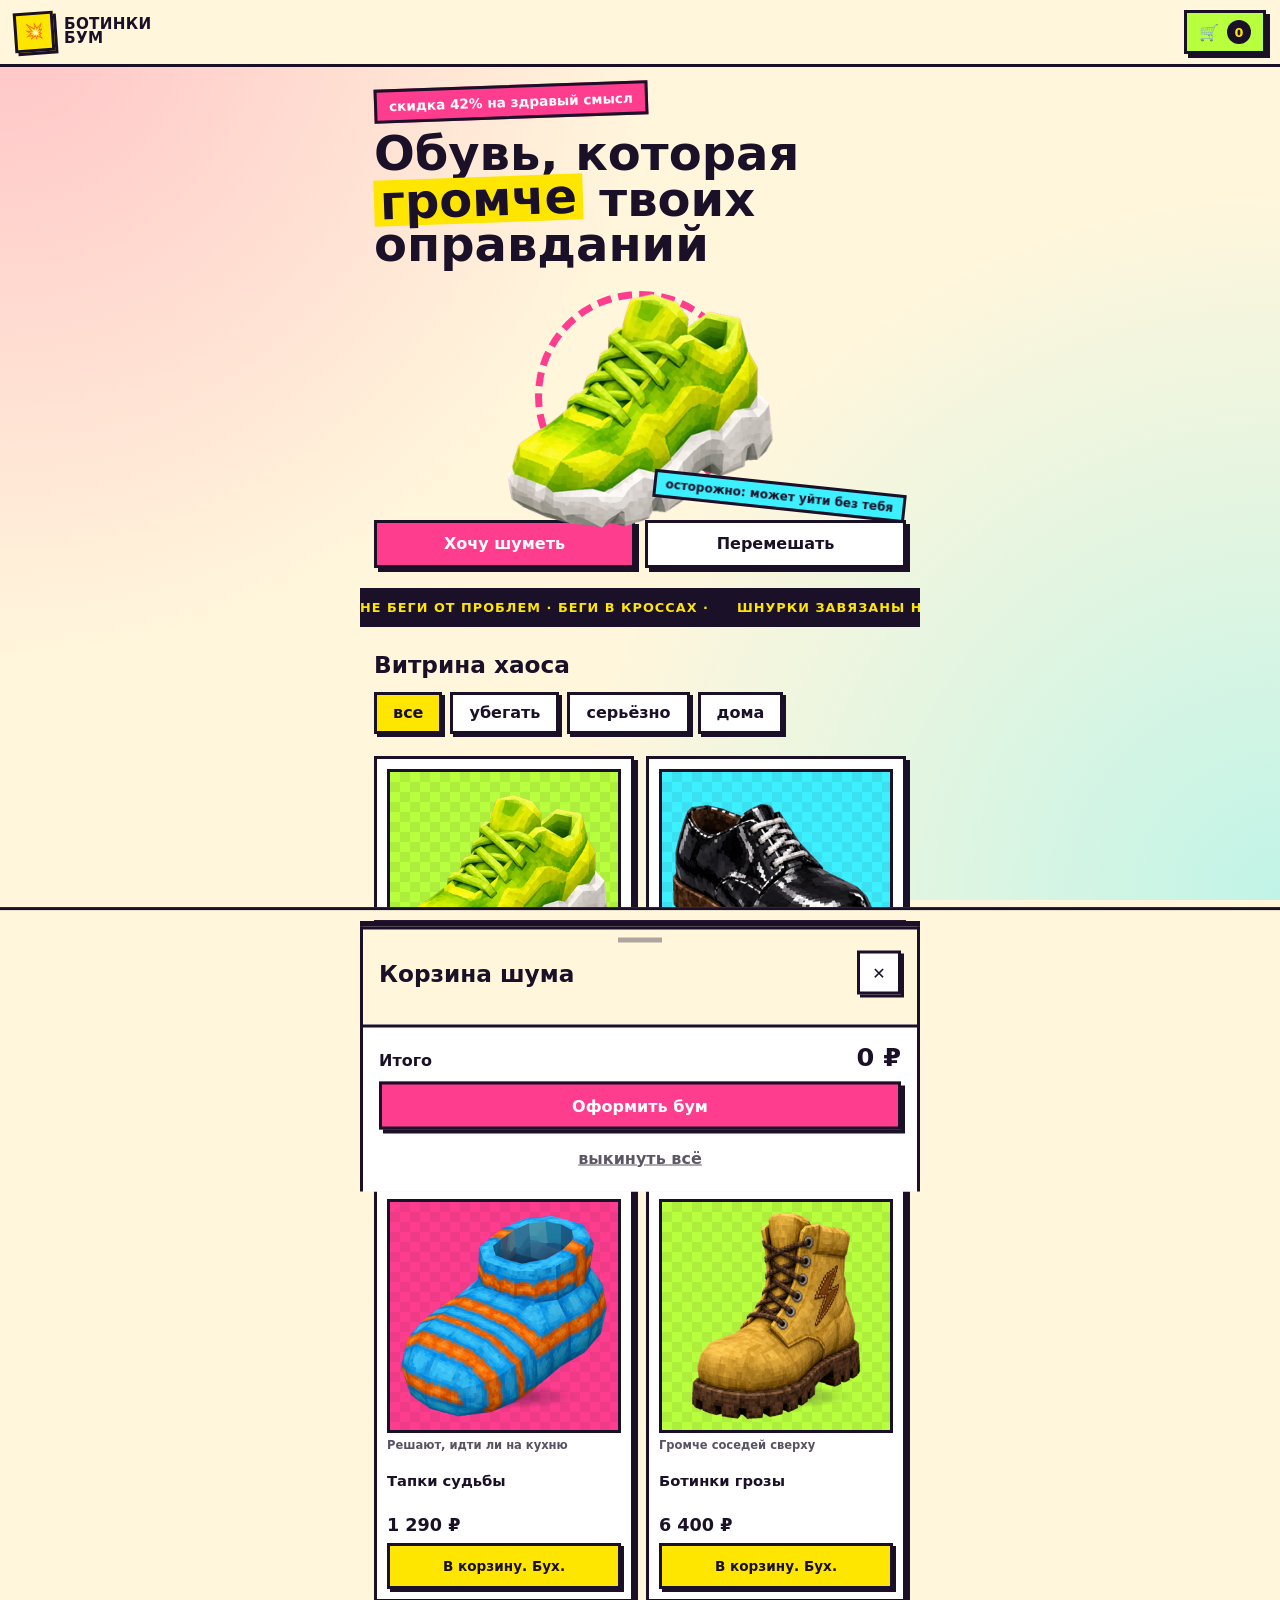
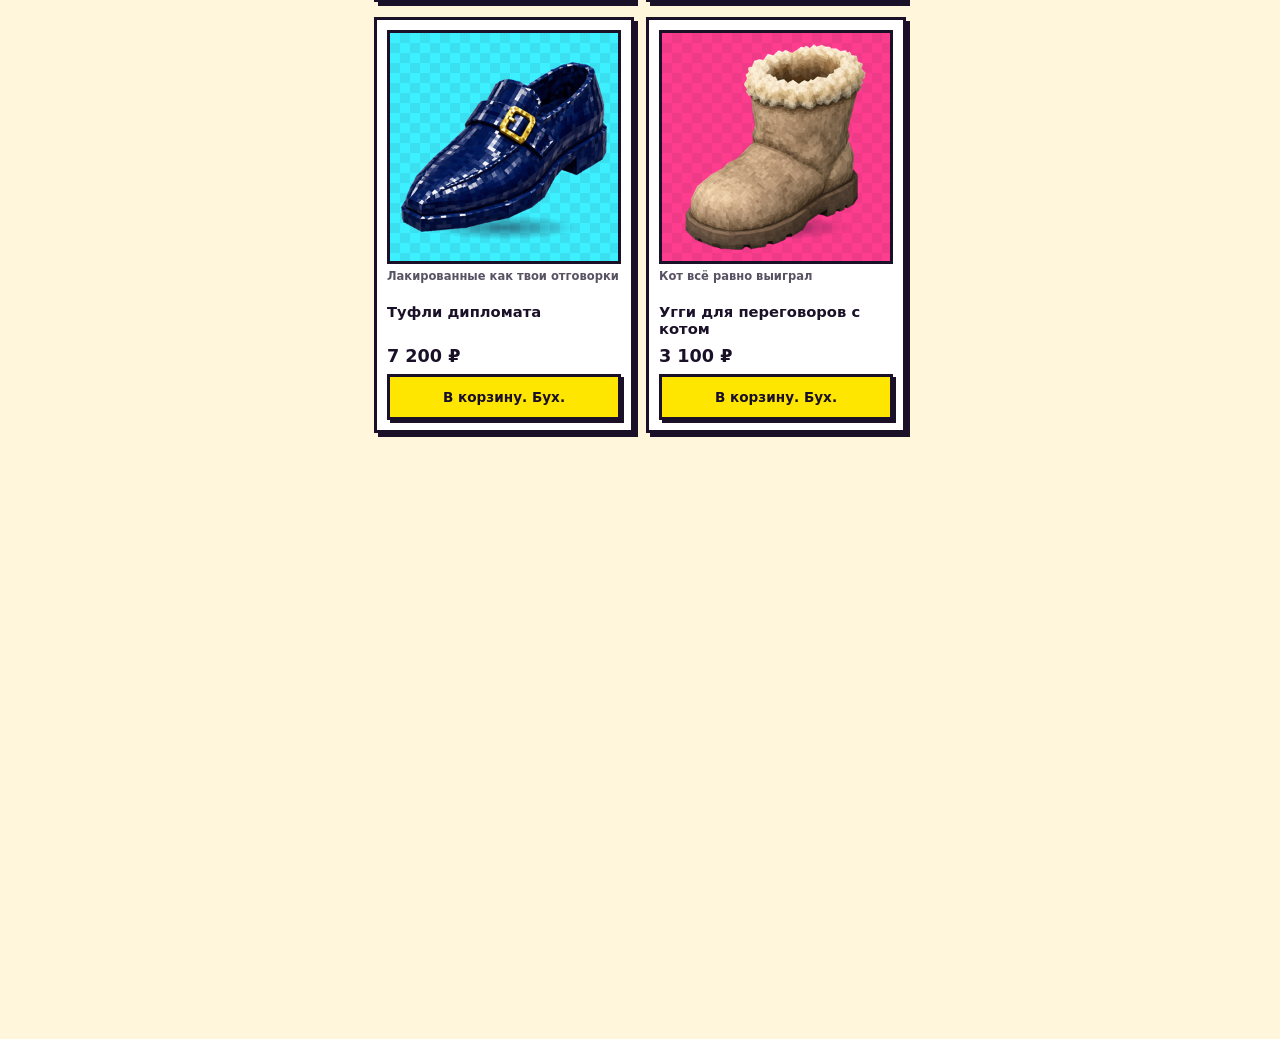
==== tg/index.html @ 1b89f75c "Botinki Boom: shoe store UI + Telegram Mini App Co-authored-by: Cursor <cursoragent@cursor.com>" ====
<!DOCTYPE html>
<html lang="ru">
<head>
  <meta charset="UTF-8" />
  <meta name="viewport" content="width=device-width, initial-scale=1, maximum-scale=1, user-scalable=no, viewport-fit=cover" />
  <meta name="theme-color" content="#fff6dc" />
  <title>Ботинки Бум</title>
  <script src="https://telegram.org/js/telegram-web-app.js"></script>
  <link rel="stylesheet" href="styles.css" />
</head>
<body>
  <header class="top">
    <a class="logo" href="#top">
      <span class="logo-mark">💥</span>
      <span class="logo-text">БОТИНКИ<br />БУМ</span>
    </a>
    <button class="cart-pill" id="cartBtn" type="button" aria-label="Открыть корзину">
      <span class="cart-ico">🛒</span>
      <span class="cart-count" id="cartCount">0</span>
    </button>
  </header>

  <main class="app" id="top">
    <section class="hero">
      <p class="sticker" id="greet">скидка 42% на здравый смысл</p>
      <h1>Обувь, которая <em>громче</em> твоих оправданий</h1>
      <div class="hero-stage">
        <div class="ring"></div>
        <img class="hero-shoe" src="assets/shoe-1.png" width="320" height="320" alt="Кроссовок" fetchpriority="high" draggable="false" />
        <span class="hero-note">осторожно: может уйти без тебя</span>
      </div>
      <div class="hero-actions">
        <a class="btn boom" href="#catalog">Хочу шуметь</a>
        <button class="btn" id="shuffleBtn" type="button">Перемешать</button>
      </div>
    </section>

    <div class="ticker" aria-hidden="true">
      <div class="ticker-track">
        <span>не беги от проблем · беги в кроссах ·</span>
        <span>шнурки завязаны на совесть ·</span>
        <span>размер «ну почти» ·</span>
        <span>гарантия: пока не надоест ·</span>
        <span>не беги от проблем · беги в кроссах ·</span>
        <span>шнурки завязаны на совесть ·</span>
        <span>размер «ну почти» ·</span>
        <span>гарантия: пока не надоест ·</span>
      </div>
    </div>

    <section class="catalog" id="catalog">
      <h2>Витрина хаоса</h2>
      <div class="filters" id="filters">
        <button class="chip on" data-filter="all" type="button">все</button>
        <button class="chip" data-filter="run" type="button">убегать</button>
        <button class="chip" data-filter="formal" type="button">серьёзно</button>
        <button class="chip" data-filter="home" type="button">дома</button>
      </div>
      <div class="grid" id="grid"></div>
    </section>

    <section class="hits">
      <h2>Хиты и антихиты</h2>
      <div class="hits-row">
        <div class="hit">
          <h3>Хит недели</h3>
          <p>Тапки «Я ещё 5 минут». Покупатель плачет, но не снимает.</p>
        </div>
        <div class="hit hit-y">
          <h3>Антихит</h3>
          <p>Лапти из Wi-Fi. Ловят сеть хуже, чем твои родственники намёки.</p>
        </div>
        <div class="hit">
          <h3>Секрет</h3>
          <p>Левая и правая иногда меняются местами. Это фича характера.</p>
        </div>
      </div>
    </section>

    <section class="faq">
      <h2>Частые крики</h2>
      <details>
        <summary>Это вообще обувь?</summary>
        <p>Юридически — да. Эмоционально — цирк. Функционально — ты дойдёшь.</p>
      </details>
      <details>
        <summary>Можно вернуть?</summary>
        <p>Можно. Но ботинок будет помнить. И судить.</p>
      </details>
      <details>
        <summary>Есть доставка?</summary>
        <p>Пока только глазами. Кнопка «в корзину» чисто для кайфа.</p>
      </details>
    </section>

    <footer>
      <p>© 2026 Ботинки Бум. Никаких серверов, только вайб.</p>
    </footer>
  </main>

  <!-- запасная нижняя кнопка, когда открыто не в Telegram -->
  <div class="dock" id="dock">
    <button class="btn boom dock-btn" id="dockBtn" type="button">Корзина</button>
  </div>

  <div class="overlay" id="overlay"></div>
  <section class="sheet" id="sheet" aria-hidden="true" aria-label="Корзина">
    <div class="sheet-grip"></div>
    <div class="sheet-head">
      <h2>Корзина шума</h2>
      <button class="sheet-close" id="sheetClose" type="button" aria-label="Закрыть">✕</button>
    </div>
    <div class="sheet-items" id="sheetItems"></div>
    <div class="sheet-foot">
      <div class="sheet-total"><span>Итого</span><strong id="sheetTotal">0 ₽</strong></div>
      <button class="btn boom sheet-checkout" id="checkoutBtn" type="button">Оформить бум</button>
      <button class="sheet-clear" id="clearBtn" type="button">выкинуть всё</button>
    </div>
  </section>

  <div class="toast" id="toast" role="status"></div>
  <script src="app.js"></script>
</body>
</html>
---- tg/styles.css ----
:root {
  --ink: #1a1028;
  --paper: #fff6dc;
  --pink: #ff3d8f;
  --yellow: #ffe600;
  --lime: #b8ff3d;
  --cyan: #3df0ff;
  --shadow: 4px 4px 0 var(--ink);
  --safe-top: calc(env(safe-area-inset-top, 0px) + var(--tg-content-safe-area-inset-top, 0px));
  --safe-bottom: env(safe-area-inset-bottom, 0px);
}

* {
  box-sizing: border-box;
  -webkit-tap-highlight-color: transparent;
}
html {
  scroll-behavior: smooth;
  -webkit-text-size-adjust: 100%;
}

body {
  margin: 0;
  min-height: 100vh;
  font-family: system-ui, -apple-system, "Segoe UI", Roboto, "Helvetica Neue", sans-serif;
  color: var(--ink);
  /* статичный фон вместо блюра: ноль нагрузки на GPU */
  background:
    radial-gradient(circle at 0% 0%, rgba(255, 61, 143, .28), transparent 42%),
    radial-gradient(circle at 100% 100%, rgba(61, 240, 255, .32), transparent 45%),
    var(--paper);
  background-attachment: fixed;
  overflow-x: hidden;
  -webkit-user-select: none;
  user-select: none;
  touch-action: manipulation;
}
body.lock { overflow: hidden; }

img { display: block; -webkit-user-drag: none; }
button { font: inherit; color: inherit; touch-action: manipulation; }
a { color: inherit; }
h1, h2, h3, p { margin: 0; }

/* ---------- шапка ---------- */
.top {
  position: sticky;
  top: 0;
  z-index: 10;
  display: flex;
  align-items: center;
  justify-content: space-between;
  padding: calc(var(--safe-top) + 10px) 14px 10px;
  background: var(--paper);
  border-bottom: 3px solid var(--ink);
}
.logo {
  display: flex;
  align-items: center;
  gap: 10px;
  text-decoration: none;
  font-weight: 900;
  line-height: .9;
  letter-spacing: .02em;
  font-size: .95rem;
}
.logo-mark {
  display: grid;
  place-items: center;
  width: 40px;
  height: 40px;
  background: var(--yellow);
  border: 3px solid var(--ink);
  box-shadow: 3px 3px 0 var(--ink);
  transform: rotate(-4deg);
}

.cart-pill {
  position: relative;
  display: flex;
  align-items: center;
  gap: 8px;
  min-height: 44px;
  padding: 6px 12px;
  border: 3px solid var(--ink);
  background: var(--lime);
  box-shadow: var(--shadow);
  font-weight: 900;
  transition: transform .12s ease;
}
.cart-pill:active { transform: translate(3px, 3px); }
.cart-count {
  min-width: 24px;
  height: 24px;
  padding: 0 4px;
  border-radius: 999px;
  display: grid;
  place-items: center;
  background: var(--ink);
  color: var(--yellow);
  font-size: .8rem;
}
.cart-count.pop { animation: pop .3s ease-out; }

/* ---------- каркас ---------- */
.app {
  max-width: 560px;
  margin: 0 auto;
  padding-bottom: calc(110px + var(--safe-bottom));
}
section { padding: 0 14px; }
h2 { font-size: 1.45rem; font-weight: 900; margin-bottom: 12px; }

.btn {
  display: inline-grid;
  place-items: center;
  min-height: 48px;
  padding: 10px 18px;
  border: 3px solid var(--ink);
  background: #fff;
  box-shadow: var(--shadow);
  font-weight: 900;
  text-decoration: none;
  transition: transform .12s ease;
}
.btn:active { transform: translate(3px, 3px); }
.btn.boom { background: var(--pink); color: #fff; }

/* ---------- hero ---------- */
.hero { padding-top: 18px; padding-bottom: 20px; }
.sticker {
  display: inline-block;
  padding: 6px 12px;
  margin-bottom: 12px;
  background: var(--pink);
  color: #fff;
  font-weight: 800;
  font-size: .85rem;
  border: 3px solid var(--ink);
  transform: rotate(-2deg);
}
h1 {
  font-size: clamp(2rem, 9.5vw, 3rem);
  line-height: .95;
  font-weight: 900;
}
h1 em {
  font-style: normal;
  display: inline-block;
  padding: 0 .12em;
  background: var(--yellow);
  transform: rotate(-2deg);
}

.hero-stage {
  position: relative;
  display: grid;
  place-items: center;
  height: 240px;
  margin: 8px 0 4px;
}
.ring {
  position: absolute;
  width: 210px;
  height: 210px;
  border: 7px dashed var(--pink);
  border-radius: 50%;
  animation: spin 22s linear infinite;
  will-change: transform;
}
.hero-shoe {
  position: relative;
  width: min(72vw, 270px);
  height: auto;
  animation: float 3.4s ease-in-out infinite;
  will-change: transform;
}
.hero-note {
  position: absolute;
  right: 0;
  bottom: 6px;
  padding: 4px 9px;
  background: var(--cyan);
  border: 3px solid var(--ink);
  font-weight: 800;
  font-size: .75rem;
  transform: rotate(6deg);
}
.hero-actions { display: flex; gap: 10px; flex-wrap: wrap; }
.hero-actions .btn { flex: 1 1 140px; }

/* ---------- бегущая строка ---------- */
.ticker {
  overflow: hidden;
  background: var(--ink);
  color: var(--yellow);
  border-block: 3px solid var(--ink);
  font-weight: 900;
  font-size: .8rem;
  letter-spacing: .08em;
  text-transform: uppercase;
}
.ticker-track {
  display: flex;
  gap: 28px;
  width: max-content;
  padding: 9px 0;
  animation: marquee 22s linear infinite;
  will-change: transform;
}
.ticker-track span { white-space: nowrap; }

/* ---------- каталог ---------- */
.catalog { padding-top: 24px; scroll-margin-top: 70px; }

.filters {
  display: flex;
  gap: 8px;
  margin: 0 -14px 14px;
  padding: 2px 14px 8px;
  overflow-x: auto;
  scrollbar-width: none;
  -webkit-overflow-scrolling: touch;
}
.filters::-webkit-scrollbar { display: none; }
.chip {
  flex: none;
  min-height: 42px;
  padding: 8px 16px;
  border: 3px solid var(--ink);
  background: #fff;
  box-shadow: 3px 3px 0 var(--ink);
  font-weight: 900;
  transition: transform .12s ease, background-color .12s ease;
}
.chip:active { transform: translate(2px, 2px); }
.chip.on { background: var(--yellow); }

.grid {
  display: grid;
  grid-template-columns: repeat(2, minmax(0, 1fr));
  gap: 14px 12px;
}
.card {
  display: grid;
  gap: 6px;
  align-content: start;
  padding: 10px;
  background: #fff;
  border: 3px solid var(--ink);
  box-shadow: var(--shadow);
  contain: layout paint;
  animation: rise .4s ease-out backwards;
}
.card.hide { display: none; }

.art {
  position: relative;
  display: grid;
  place-items: center;
  aspect-ratio: 1 / 1;
  overflow: hidden;
  border: 3px solid var(--ink);
  background:
    repeating-conic-gradient(rgba(26, 16, 40, .07) 0% 25%, transparent 0% 50%) 0 0 / 20px 20px,
    var(--lime);
}
.card:nth-child(3n + 2) .art { background-color: var(--cyan); }
.card:nth-child(3n) .art { background-color: var(--pink); }
/* тень под ботинком — градиент, а не filter: дёшево для GPU */
.art::after {
  content: "";
  position: absolute;
  left: 18%;
  right: 18%;
  bottom: 9%;
  height: 11%;
  background: radial-gradient(closest-side, rgba(26, 16, 40, .5), transparent);
}
.art img {
  position: relative;
  z-index: 1;
  width: 92%;
  height: 92%;
  object-fit: contain;
}
/* дёрганая PS1-анимация только у карточек, которые сейчас на экране */
.card.live .art img {
  animation: ps1 2.4s steps(6, end) infinite;
  will-change: transform;
}

.joke {
  min-height: 2.4em;
  font-size: .72rem;
  font-weight: 700;
  line-height: 1.2;
  opacity: .72;
}
.card h3 {
  min-height: 2.5em;
  font-size: .92rem;
  font-weight: 900;
  line-height: 1.15;
}
.price { font-size: 1.1rem; font-weight: 900; }

.ctl { display: flex; align-items: stretch; margin-top: 2px; }
.ctl button {
  min-height: 46px;
  border: 3px solid var(--ink);
  background: var(--yellow);
  font-weight: 900;
  transition: transform .12s ease;
}
.ctl button:active { transform: scale(.94); }
.ctl .add { flex: 1; font-size: .85rem; box-shadow: 3px 3px 0 var(--ink); }
.ctl .step { width: 46px; font-size: 1.3rem; line-height: 1; }
.ctl .step + em, .ctl em + .step { margin-left: -3px; }
.ctl em {
  flex: 1;
  display: grid;
  place-items: center;
  border-block: 3px solid var(--ink);
  background: #fff;
  font-style: normal;
  font-weight: 900;
}

/* ---------- хиты ---------- */
.hits, .faq, footer {
  content-visibility: auto;
  contain-intrinsic-size: auto 200px;
}
.hits { padding-top: 30px; }
.hits-row {
  display: flex;
  gap: 12px;
  margin: 0 -14px;
  padding: 2px 14px 10px;
  overflow-x: auto;
  scroll-snap-type: x mandatory;
  scrollbar-width: none;
  -webkit-overflow-scrolling: touch;
}
.hits-row::-webkit-scrollbar { display: none; }
.hit {
  flex: none;
  width: 72%;
  max-width: 260px;
  padding: 14px;
  background: #fff;
  border: 3px solid var(--ink);
  box-shadow: var(--shadow);
  scroll-snap-align: start;
}
.hit-y { background: var(--yellow); }
.hit h3 { margin-bottom: 6px; font-weight: 900; }
.hit p { font-size: .9rem; line-height: 1.3; }

.faq { padding-top: 26px; }
details {
  margin-bottom: 10px;
  padding: 12px 14px;
  background: #fff;
  border: 3px solid var(--ink);
  box-shadow: 3px 3px 0 var(--ink);
}
summary { font-weight: 900; min-height: 24px; }
details p { margin-top: 8px; font-size: .92rem; line-height: 1.35; }

footer {
  margin: 26px 14px 0;
  font-size: .8rem;
  font-weight: 700;
  opacity: .7;
  text-align: center;
}

/* ---------- запасная нижняя кнопка (вне Telegram) ---------- */
.dock {
  position: fixed;
  left: 0;
  right: 0;
  bottom: 0;
  z-index: 15;
  padding: 10px 14px calc(10px + var(--safe-bottom));
  background: var(--paper);
  border-top: 3px solid var(--ink);
  transform: translateY(110%);
  transition: transform .3s cubic-bezier(.2, .9, .2, 1);
}
.dock.show { transform: translateY(0); }
.dock-btn { width: 100%; max-width: 532px; margin: 0 auto; display: grid; }
.in-tg .dock { display: none; }
.in-tg .sheet-checkout { display: none; }

/* ---------- корзина-шторка ---------- */
.overlay {
  position: fixed;
  inset: 0;
  z-index: 30;
  background: rgba(26, 16, 40, .55);
  opacity: 0;
  pointer-events: none;
  transition: opacity .25s ease;
}
.overlay.open { opacity: 1; pointer-events: auto; }

.sheet {
  position: fixed;
  z-index: 40;
  left: 0;
  right: 0;
  bottom: 0;
  display: flex;
  flex-direction: column;
  max-width: 560px;
  margin: 0 auto;
  max-height: calc(var(--tg-viewport-stable-height, 100dvh) * .88);
  padding: 0;
  background: var(--paper);
  border: 3px solid var(--ink);
  border-bottom: 0;
  box-shadow: 0 -6px 0 var(--ink);
  transform: translateY(110%);
  transition: transform .38s cubic-bezier(.2, .9, .2, 1);
  will-change: transform;
}
.sheet.open { transform: translateY(0); }
.sheet-grip {
  width: 44px;
  height: 5px;
  margin: 8px auto 0;
  background: var(--ink);
  opacity: .35;
}
.sheet-head {
  display: flex;
  align-items: center;
  justify-content: space-between;
  padding: 8px 16px 12px;
}
.sheet-head h2 { margin: 0; }
.sheet-close {
  width: 44px;
  height: 44px;
  border: 3px solid var(--ink);
  background: #fff;
  box-shadow: 3px 3px 0 var(--ink);
  font-weight: 900;
}
.sheet-close:active { transform: translate(2px, 2px); }

.sheet-items {
  flex: 1;
  display: grid;
  align-content: start;
  gap: 10px;
  padding: 4px 16px 14px;
  overflow-y: auto;
  overscroll-behavior: contain;
  -webkit-overflow-scrolling: touch;
}
.row {
  display: grid;
  grid-template-columns: 72px 1fr auto;
  gap: 10px;
  align-items: center;
  padding: 8px;
  background: #fff;
  border: 3px solid var(--ink);
  box-shadow: 3px 3px 0 var(--ink);
}
.thumb {
  display: grid;
  place-items: center;
  width: 72px;
  height: 72px;
  border: 3px solid var(--ink);
  background: var(--lime);
}
.row:nth-child(3n + 2) .thumb { background: var(--cyan); }
.row:nth-child(3n) .thumb { background: var(--pink); }
.thumb img { width: 92%; height: 92%; object-fit: contain; }
.info { display: grid; gap: 3px; min-width: 0; }
.info b { font-size: .85rem; line-height: 1.1; }
.info span { font-weight: 900; }
.qty { display: flex; align-items: center; gap: 4px; }
.qty button {
  width: 36px;
  height: 36px;
  border: 3px solid var(--ink);
  background: var(--yellow);
  font-weight: 900;
  line-height: 1;
}
.qty button:active { transform: scale(.9); }
.qty em { min-width: 26px; text-align: center; font-style: normal; font-weight: 900; }
.del {
  width: 40px;
  height: 40px;
  border: 0;
  background: transparent;
  font-size: 1.1rem;
}
.del:active { transform: scale(.85); }

.empty { padding: 26px 10px; text-align: center; font-weight: 800; }
.empty img { width: 130px; height: auto; margin: 0 auto 8px; }

.sheet-foot {
  display: grid;
  gap: 10px;
  padding: 14px 16px calc(16px + var(--safe-bottom));
  background: #fff;
  border-top: 3px solid var(--ink);
}
.sheet-total { display: flex; justify-content: space-between; align-items: baseline; font-weight: 800; }
.sheet-total strong { font-size: 1.6rem; }
.sheet-clear {
  min-height: 36px;
  border: 0;
  background: none;
  font-weight: 700;
  text-decoration: underline;
  opacity: .7;
}

/* ---------- тост ---------- */
.toast {
  position: fixed;
  z-index: 60;
  left: 50%;
  top: calc(var(--safe-top) + 68px);
  max-width: calc(100% - 28px);
  padding: 10px 16px;
  background: var(--pink);
  color: #fff;
  border: 3px solid var(--ink);
  box-shadow: 3px 3px 0 var(--ink);
  font-weight: 800;
  font-size: .85rem;
  text-align: center;
  pointer-events: none;
  opacity: 0;
  transform: translate(-50%, -20px);
  transition: transform .25s cubic-bezier(.2, .9, .2, 1), opacity .2s ease;
}
.toast.show { opacity: 1; transform: translate(-50%, 0); }

/* ---------- анимации (только transform / opacity) ---------- */
@keyframes float {
  0%, 100% { transform: translateY(0) rotate(-5deg); }
  50% { transform: translateY(-12px) rotate(4deg); }
}
@keyframes spin { to { transform: rotate(360deg); } }
@keyframes marquee { to { transform: translateX(-50%); } }
@keyframes rise {
  from { opacity: 0; transform: translateY(14px); }
  to { opacity: 1; transform: none; }
}
@keyframes pop {
  40% { transform: scale(1.35); }
}
@keyframes ps1 {
  0%   { transform: translate(0, 0) rotate(0deg); }
  25%  { transform: translate(2px, -4px) rotate(2deg); }
  50%  { transform: translate(0, -6px) rotate(0deg); }
  75%  { transform: translate(-2px, -3px) rotate(-2deg); }
  100% { transform: translate(0, 0) rotate(0deg); }
}

@media (prefers-reduced-motion: reduce) {
  *, *::before, *::after {
    animation-duration: .01ms !important;
    animation-iteration-count: 1 !important;
    transition-duration: .01ms !important;
    scroll-behavior: auto !important;
  }
}
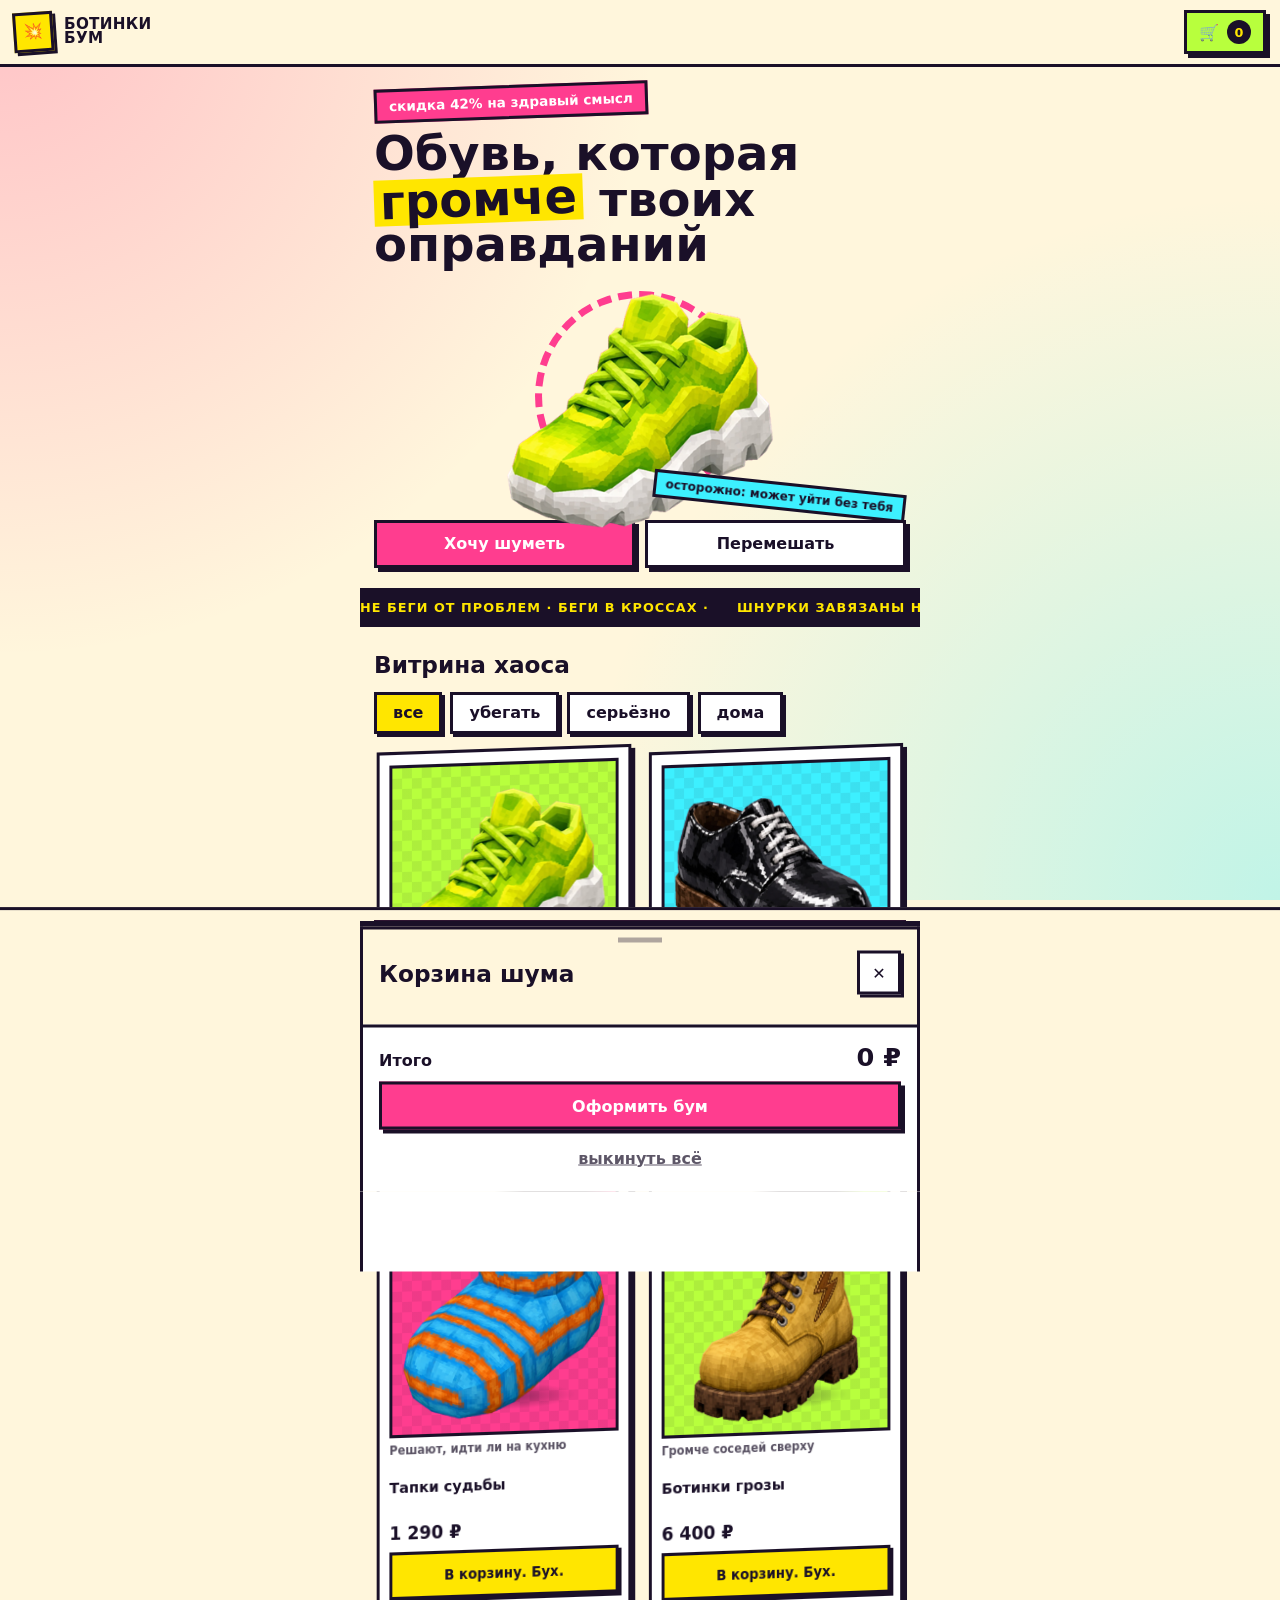
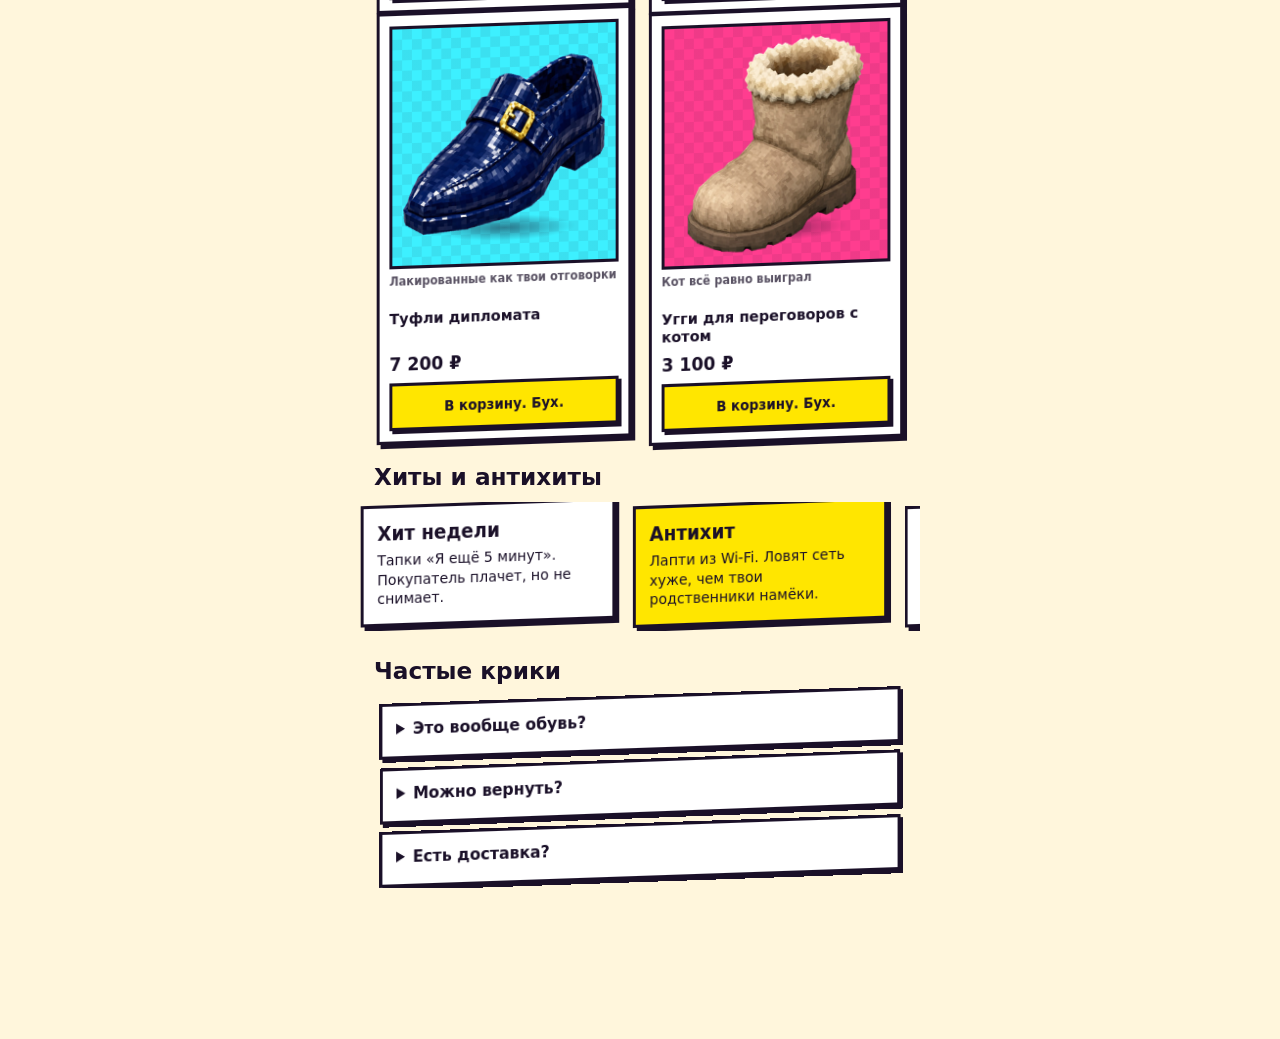
==== commit 5d2a7e87: "Mini app: fullscreen on mobile, jelly animations, PWA manifest Co-authored-by: Cursor <cursoragent@c" ====
--- a/tg/index.html
+++ b/tg/index.html
@@ -4,9 +4,16 @@
   <meta charset="UTF-8" />
   <meta name="viewport" content="width=device-width, initial-scale=1, maximum-scale=1, user-scalable=no, viewport-fit=cover" />
   <meta name="theme-color" content="#fff6dc" />
+  <!-- если добавить на домашний экран: открывается без адресной строки -->
+  <meta name="mobile-web-app-capable" content="yes" />
+  <meta name="apple-mobile-web-app-capable" content="yes" />
+  <meta name="apple-mobile-web-app-status-bar-style" content="black-translucent" />
+  <meta name="apple-mobile-web-app-title" content="Ботинки Бум" />
+  <link rel="manifest" href="manifest.webmanifest" />
+  <link rel="apple-touch-icon" href="icon-192.png" />
   <title>Ботинки Бум</title>
   <script src="https://telegram.org/js/telegram-web-app.js"></script>
-  <link rel="stylesheet" href="styles.css" />
+  <link rel="stylesheet" href="styles.css?v=3" />
 </head>
 <body>
   <header class="top">
@@ -24,7 +31,7 @@
     <section class="hero">
       <p class="sticker" id="greet">скидка 42% на здравый смысл</p>
       <h1>Обувь, которая <em>громче</em> твоих оправданий</h1>
-      <div class="hero-stage">
+      <div class="hero-stage" id="heroStage">
         <div class="ring"></div>
         <img class="hero-shoe" src="assets/shoe-1.png" width="320" height="320" alt="Кроссовок" fetchpriority="high" draggable="false" />
         <span class="hero-note">осторожно: может уйти без тебя</span>
@@ -119,6 +126,6 @@
   </section>
 
   <div class="toast" id="toast" role="status"></div>
-  <script src="app.js"></script>
+  <script src="app.js?v=3"></script>
 </body>
 </html>
--- a/tg/styles.css
+++ b/tg/styles.css
@@ -6,8 +6,10 @@
   --lime: #b8ff3d;
   --cyan: #3df0ff;
   --shadow: 4px 4px 0 var(--ink);
-  --safe-top: calc(env(safe-area-inset-top, 0px) + var(--tg-content-safe-area-inset-top, 0px));
-  --safe-bottom: env(safe-area-inset-bottom, 0px);
+  /* в полноэкранном режиме Telegram рисует свои кнопки поверх: отступаем и от выреза, и от них */
+  --safe-top: calc(var(--tg-safe-area-inset-top, env(safe-area-inset-top, 0px)) + var(--tg-content-safe-area-inset-top, 0px));
+  --safe-bottom: var(--tg-safe-area-inset-bottom, env(safe-area-inset-bottom, 0px));
+  --jelly: cubic-bezier(.34, 1.7, .5, 1);
 }
 
 * {
@@ -100,7 +102,7 @@
   color: var(--yellow);
   font-size: .8rem;
 }
-.cart-count.pop { animation: pop .3s ease-out; }
+.cart-count.pop { animation: pop .55s ease-out; }
 
 /* ---------- каркас ---------- */
 .app {
@@ -551,8 +553,8 @@
 
 /* ---------- анимации (только transform / opacity) ---------- */
 @keyframes float {
-  0%, 100% { transform: translateY(0) rotate(-5deg); }
-  50% { transform: translateY(-12px) rotate(4deg); }
+  0%, 100% { transform: translateY(0) rotate(-5deg) scale(1.04, .96); }
+  50% { transform: translateY(-14px) rotate(4deg) scale(.97, 1.04); }
 }
 @keyframes spin { to { transform: rotate(360deg); } }
 @keyframes marquee { to { transform: translateX(-50%); } }
@@ -561,7 +563,11 @@
   to { opacity: 1; transform: none; }
 }
 @keyframes pop {
-  40% { transform: scale(1.35); }
+  0%   { transform: scale(1, 1); }
+  28%  { transform: scale(1.5, .7); }
+  52%  { transform: scale(.82, 1.25); }
+  76%  { transform: scale(1.12, .94); }
+  100% { transform: scale(1, 1); }
 }
 @keyframes ps1 {
   0%   { transform: translate(0, 0) rotate(0deg); }
@@ -570,6 +576,51 @@
   75%  { transform: translate(-2px, -3px) rotate(-2deg); }
   100% { transform: translate(0, 0) rotate(0deg); }
 }
+
+/* ================= ЖЕЛЕ ================= */
+
+/* нажатие: быстро сплющило, отпустили — пружинисто вернулось с перелётом */
+.btn, .cart-pill, .chip, .ctl button, .sheet-close, .qty button, .del, .logo-mark {
+  transition: transform .55s var(--jelly), background-color .15s ease;
+  transform-origin: 50% 75%;
+}
+.btn:active, .cart-pill:active, .chip:active, .ctl button:active,
+.sheet-close:active, .qty button:active, .del:active {
+  transform: scale(1.06, .88);
+  transition-duration: .1s, .15s;
+}
+
+/* тянется при скролле: значения обновляет app.js (две пружины, чётные/нечётные чуть отстают) */
+.app {
+  --a-sk: 0deg; --a-sx: 1; --a-sy: 1;
+  --b-sk: 0deg; --b-sx: 1; --b-sy: 1;
+}
+.card:nth-child(odd), .hit:nth-child(odd), details:nth-of-type(odd) {
+  transform: skewY(var(--a-sk)) scale(var(--a-sx), var(--a-sy));
+}
+.card:nth-child(even), .hit:nth-child(even), details:nth-of-type(even) {
+  transform: skewY(var(--b-sk)) scale(var(--b-sx), var(--b-sy));
+}
+/* слой на видеокарту выдаём только пока идёт движение */
+body.moving .card, body.moving .hit, body.moving details { will-change: transform; }
+
+/* шторка выезжает с перелётом, закрывается без отскока */
+.sheet { transition: transform .32s cubic-bezier(.4, 0, .8, .6); }
+.sheet.open { transition: transform .65s cubic-bezier(.2, 1.2, .35, 1); }
+/* «подушка» снизу, чтобы при перелёте не мелькала дырка */
+.sheet::after {
+  content: "";
+  position: absolute;
+  top: 100%;
+  left: -3px;
+  right: -3px;
+  height: 80px;
+  background: #fff;
+  border-inline: 3px solid var(--ink);
+}
+
+.toast.show { transition: transform .6s var(--jelly), opacity .2s ease; }
+.hero-stage { transform-origin: 50% 80%; }
 
 @media (prefers-reduced-motion: reduce) {
   *, *::before, *::after {
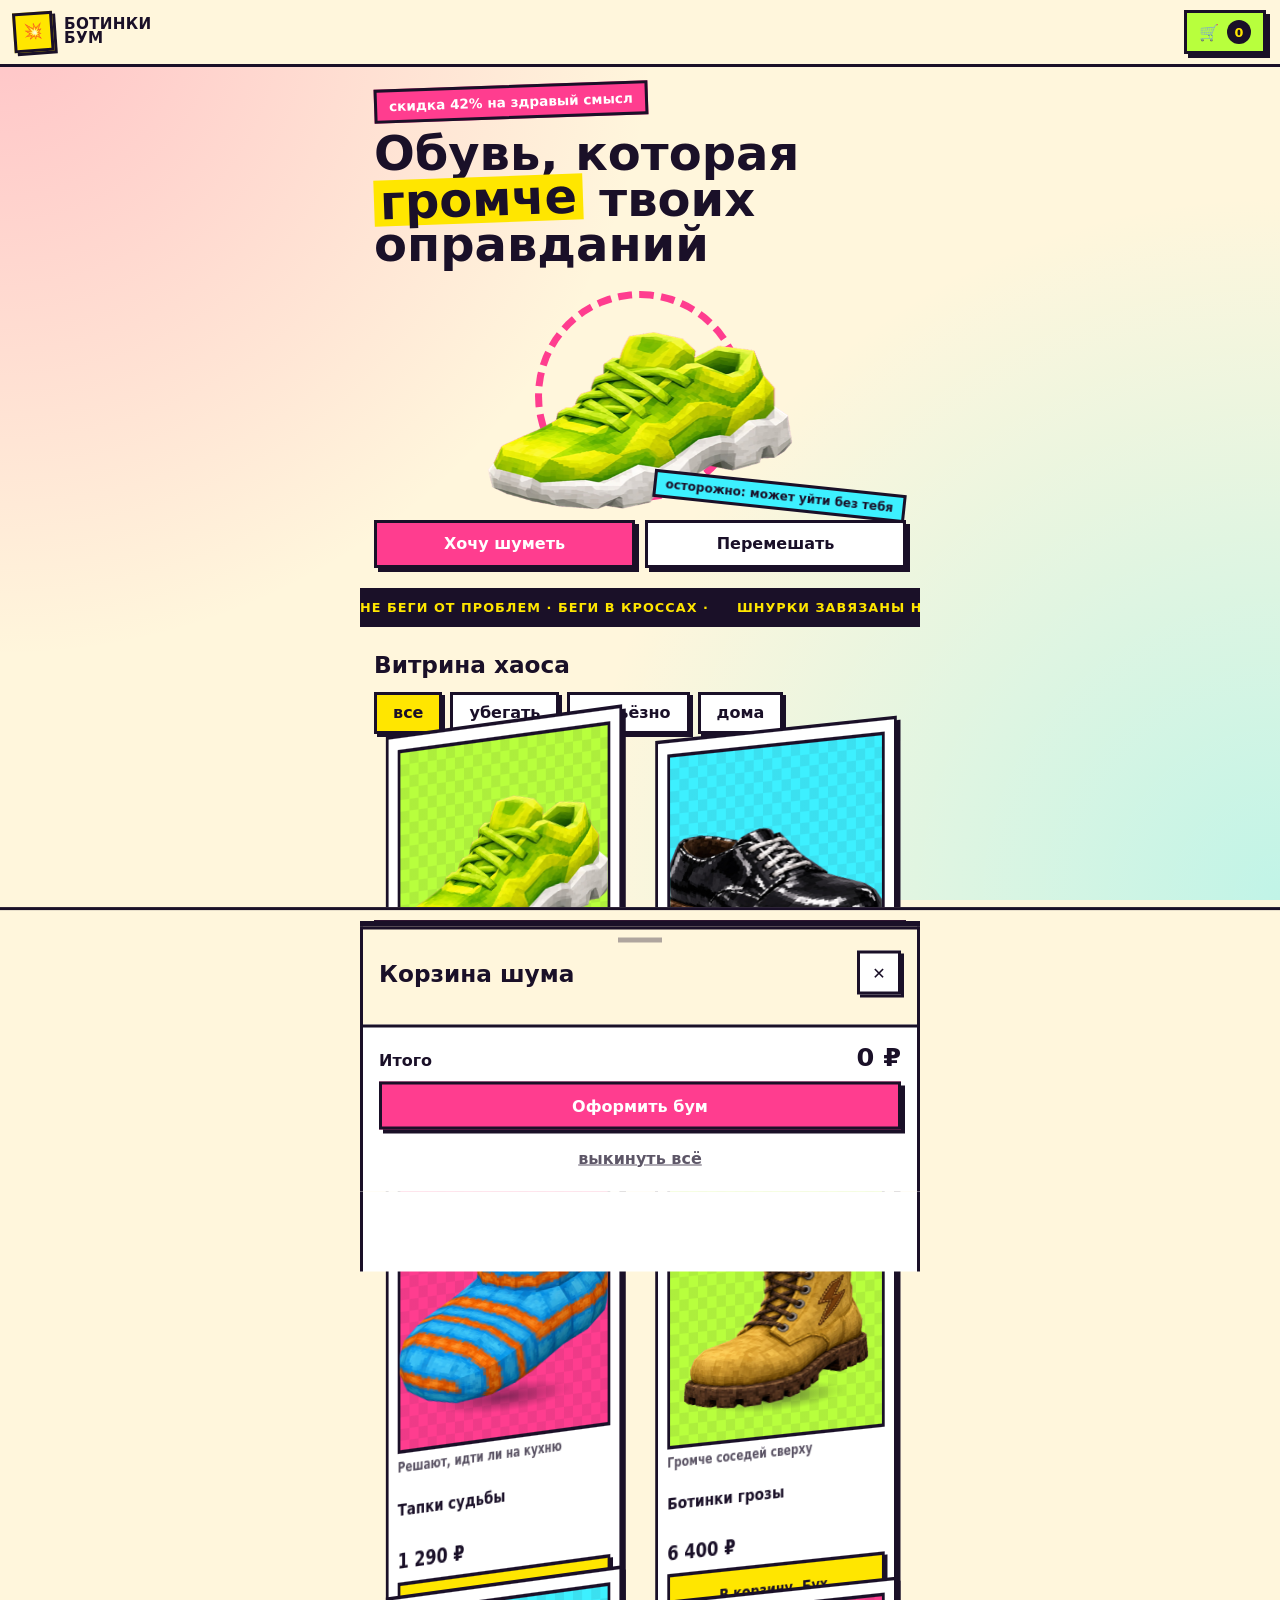
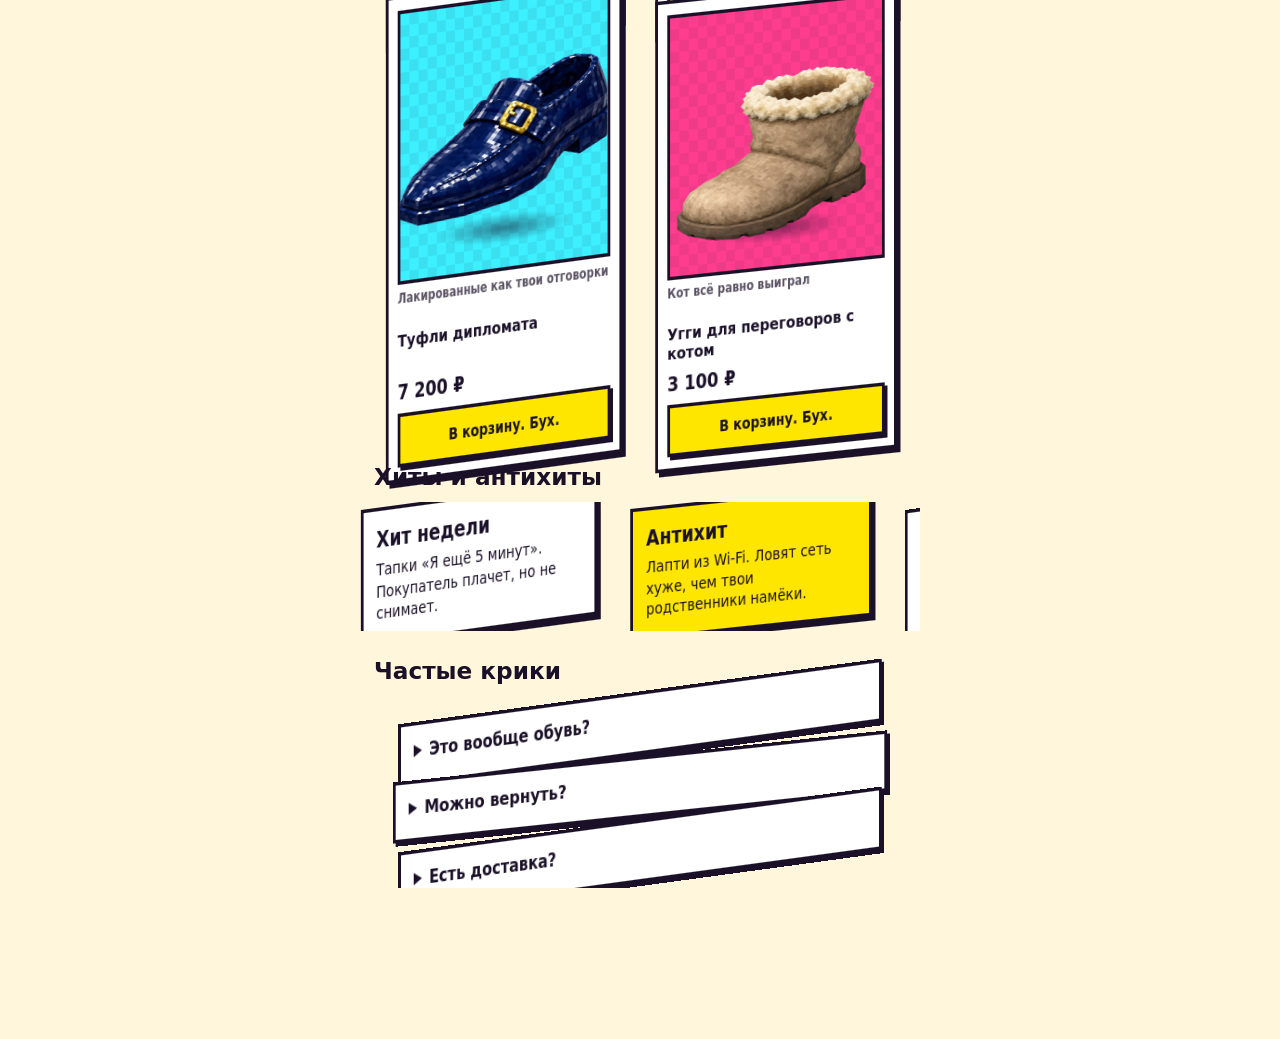
==== commit 6cdd530d: "Stronger jelly: shoe inertia squash/bounce on scroll, bigger squish Co-authored-by: Cursor <cursorag" ====
--- a/tg/index.html
+++ b/tg/index.html
@@ -13,7 +13,7 @@
   <link rel="apple-touch-icon" href="icon-192.png" />
   <title>Ботинки Бум</title>
   <script src="https://telegram.org/js/telegram-web-app.js"></script>
-  <link rel="stylesheet" href="styles.css?v=3" />
+  <link rel="stylesheet" href="styles.css?v=4" />
 </head>
 <body>
   <header class="top">
@@ -126,6 +126,6 @@
   </section>
 
   <div class="toast" id="toast" role="status"></div>
-  <script src="app.js?v=3"></script>
+  <script src="app.js?v=4"></script>
 </body>
 </html>
--- a/tg/styles.css
+++ b/tg/styles.css
@@ -586,15 +586,23 @@
 }
 .btn:active, .cart-pill:active, .chip:active, .ctl button:active,
 .sheet-close:active, .qty button:active, .del:active {
-  transform: scale(1.06, .88);
+  transform: scale(1.12, .8);
   transition-duration: .1s, .15s;
 }
 
 /* тянется при скролле: значения обновляет app.js (две пружины, чётные/нечётные чуть отстают) */
 .app {
-  --a-sk: 0deg; --a-sx: 1; --a-sy: 1;
-  --b-sk: 0deg; --b-sx: 1; --b-sy: 1;
-}
+  --a-sk: 0deg; --a-sx: 1; --a-sy: 1; --a-ty: 0px; --a-ssx: 1; --a-ssy: 1;
+  --b-sk: 0deg; --b-sx: 1; --b-sy: 1; --b-ty: 0px; --b-ssx: 1; --b-ssy: 1;
+}
+
+/* ботинки внутри карточек живут своей жизнью: отстают по инерции и сплющиваются.
+   Используем отдельные свойства translate/scale, они не конфликтуют с PS1-покачиванием (transform). */
+.art img, .hero-shoe { transform-origin: 50% 88%; }
+.card:nth-child(odd) .art img { translate: 0 var(--a-ty); scale: var(--a-ssx) var(--a-ssy); }
+.card:nth-child(even) .art img { translate: 0 var(--b-ty); scale: var(--b-ssx) var(--b-ssy); }
+.hero-shoe { translate: 0 var(--a-ty); scale: var(--a-ssx) var(--a-ssy); }
+body.moving .art img, body.moving .hero-shoe { will-change: transform, translate, scale; }
 .card:nth-child(odd), .hit:nth-child(odd), details:nth-of-type(odd) {
   transform: skewY(var(--a-sk)) scale(var(--a-sx), var(--a-sy));
 }
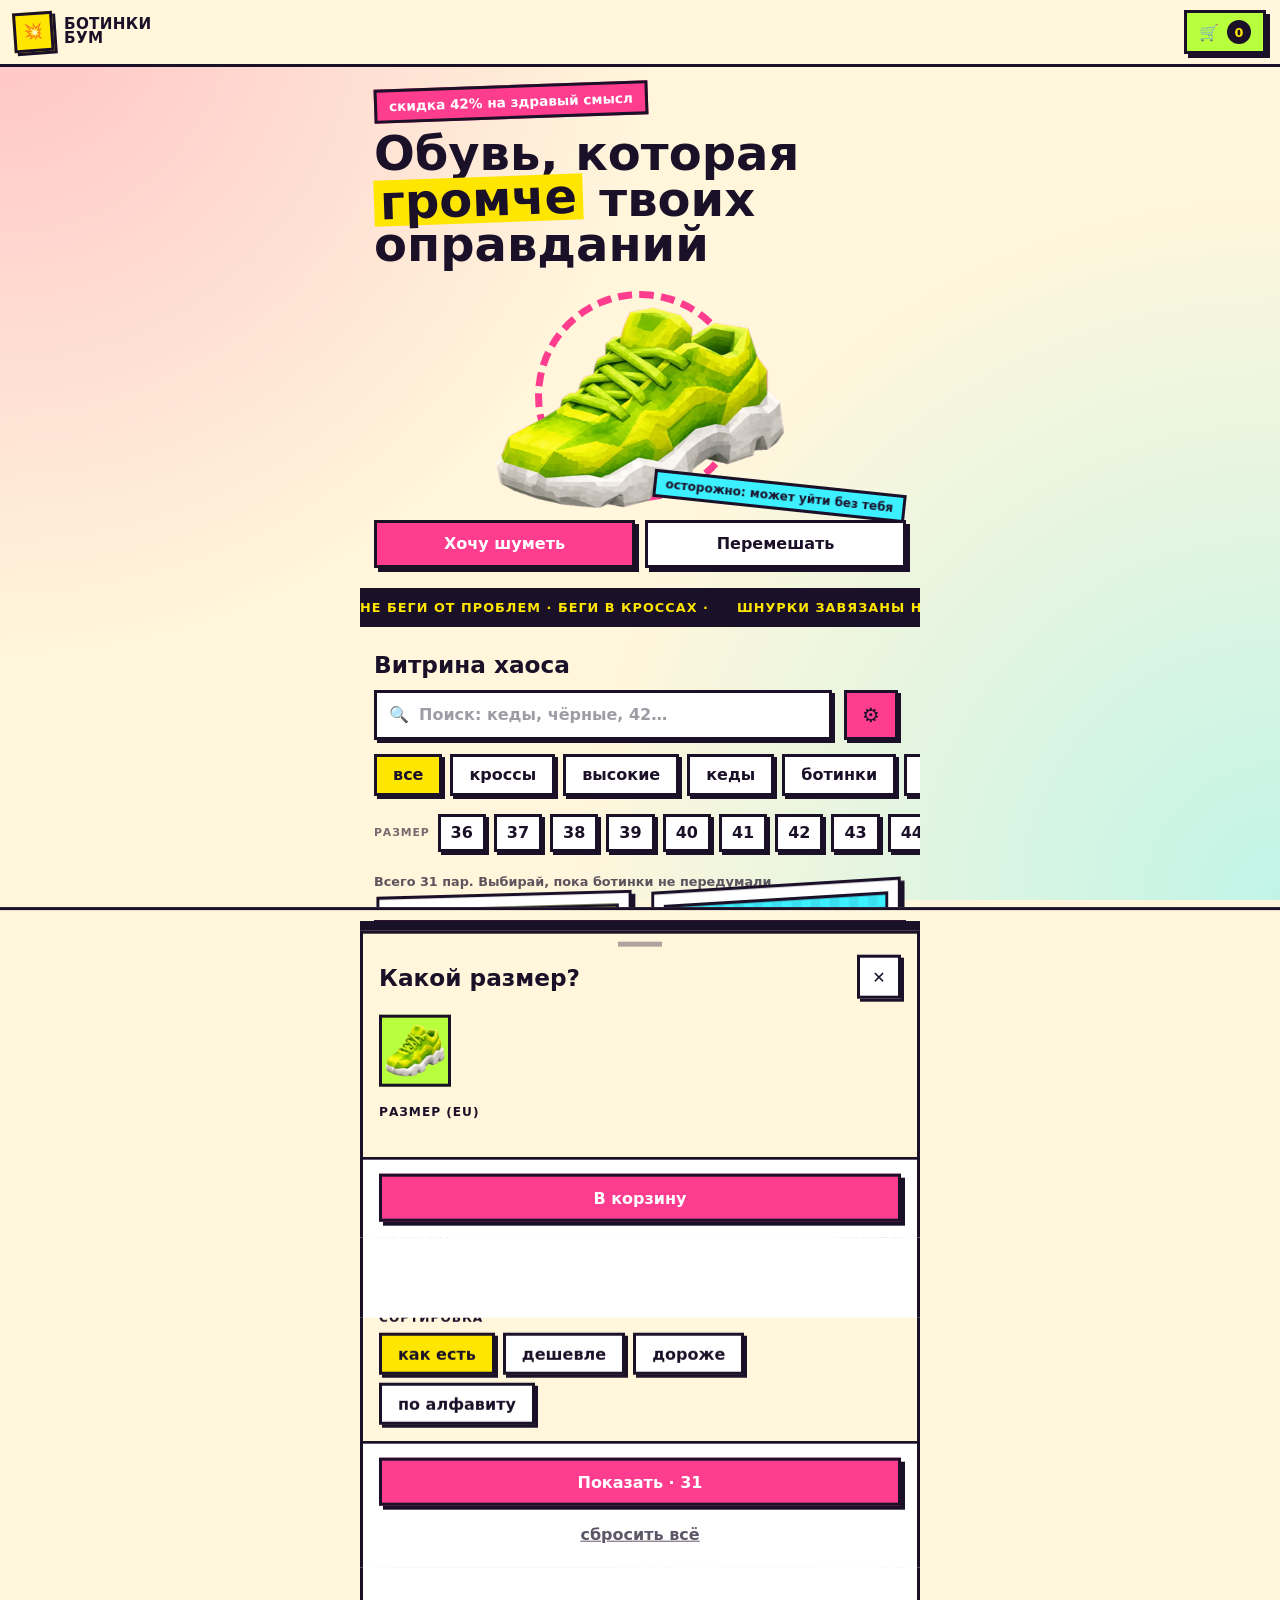
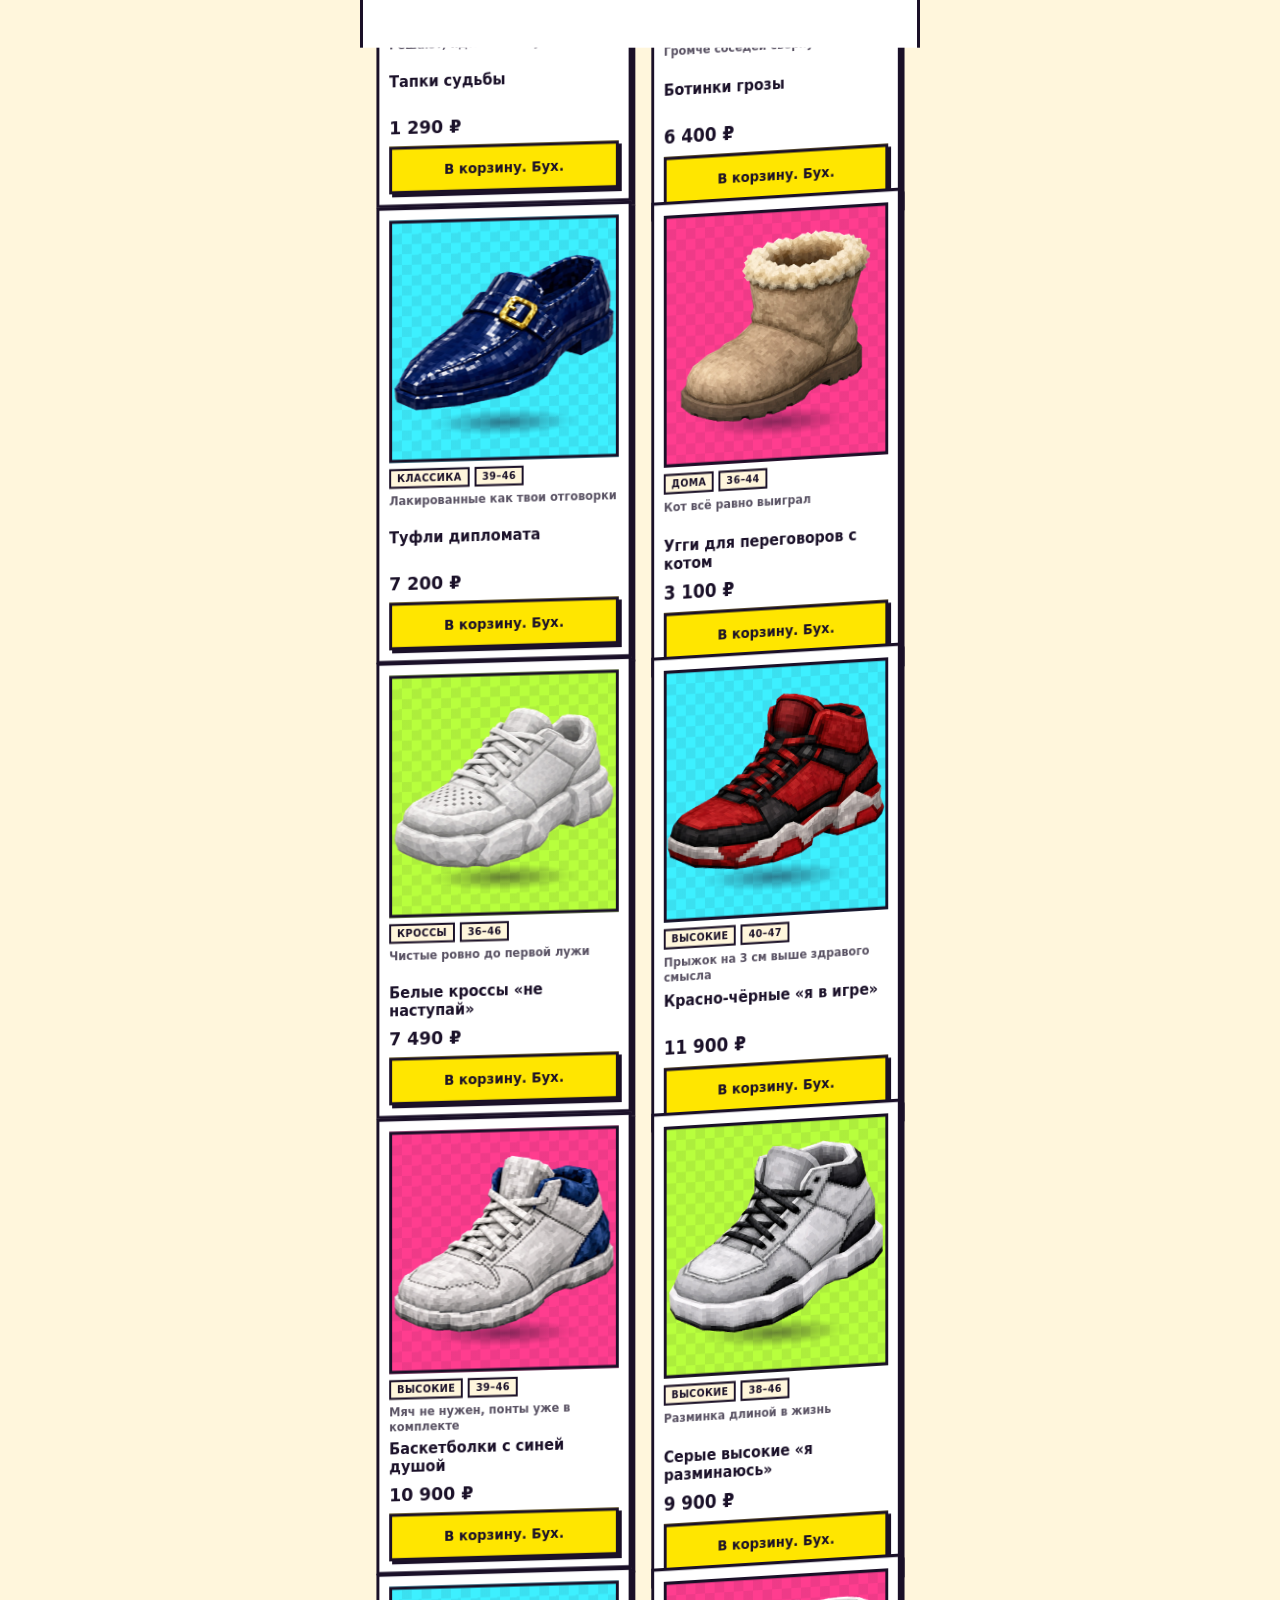
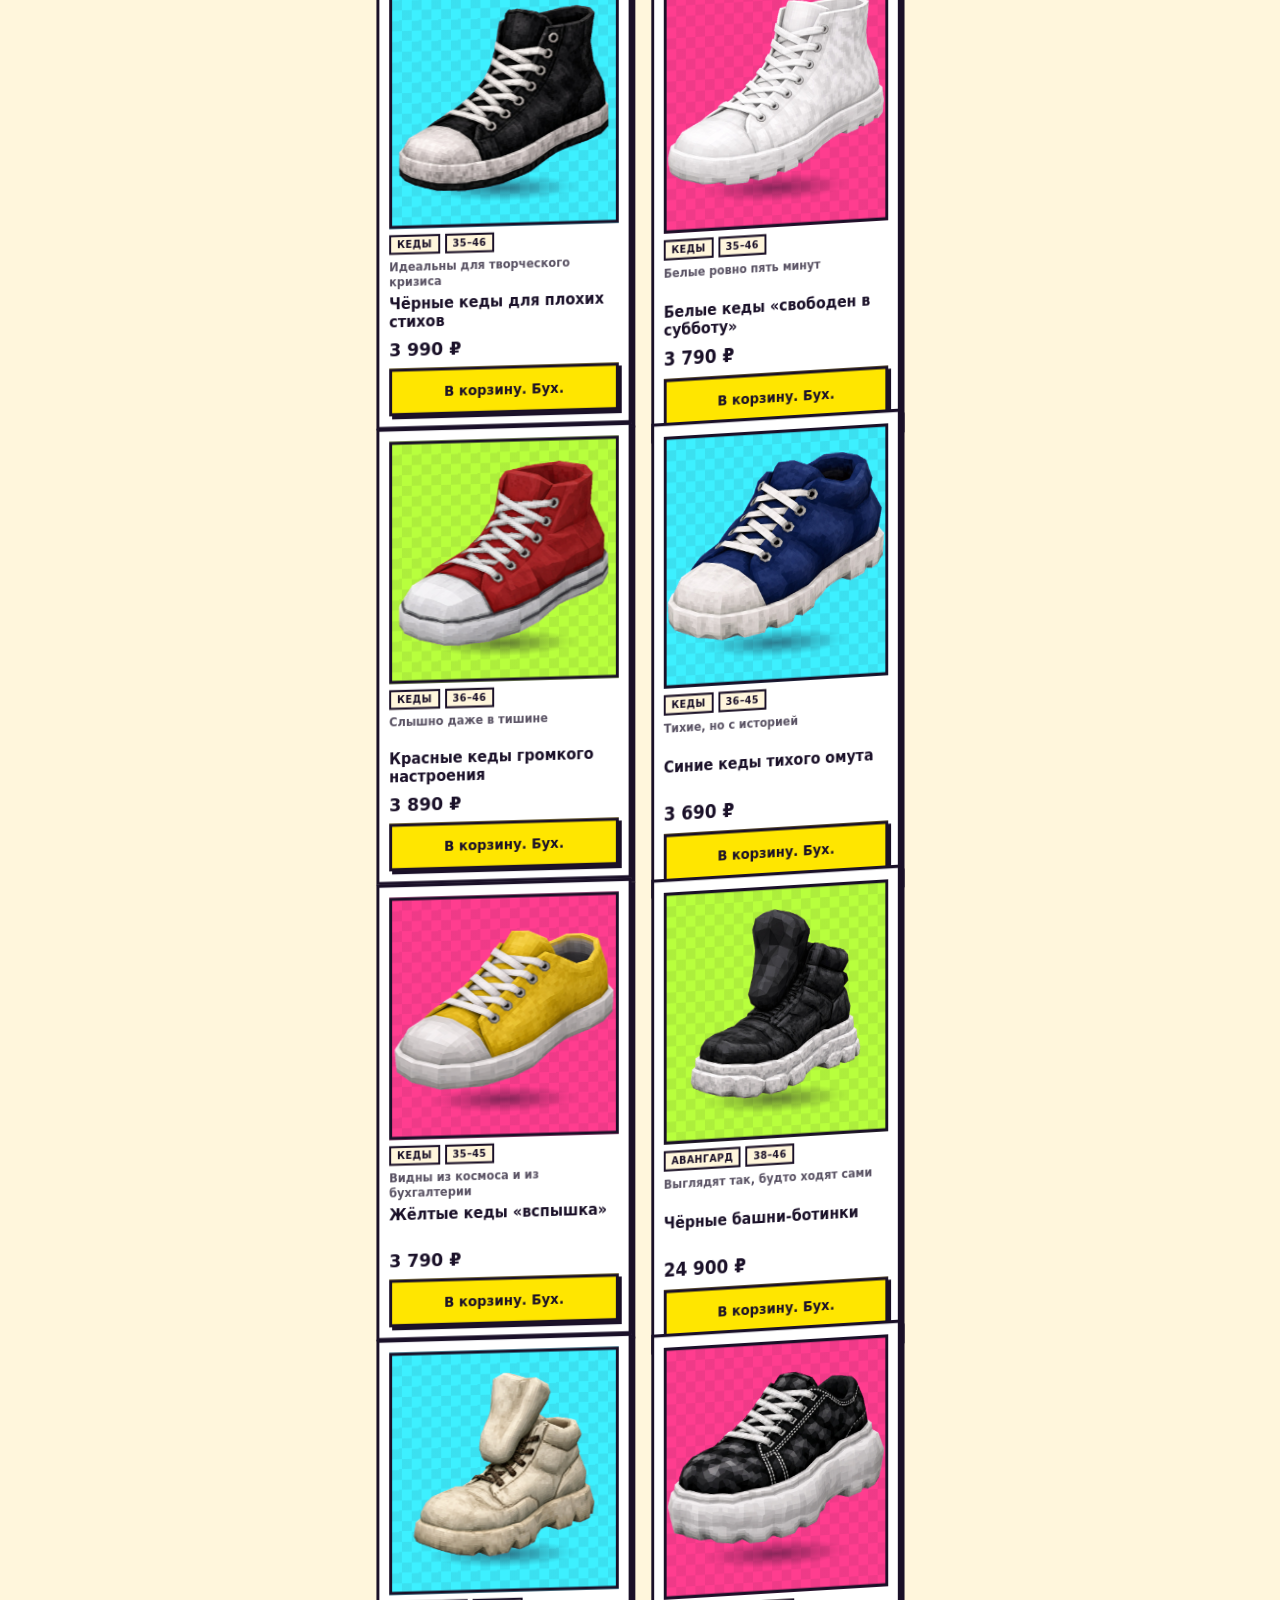
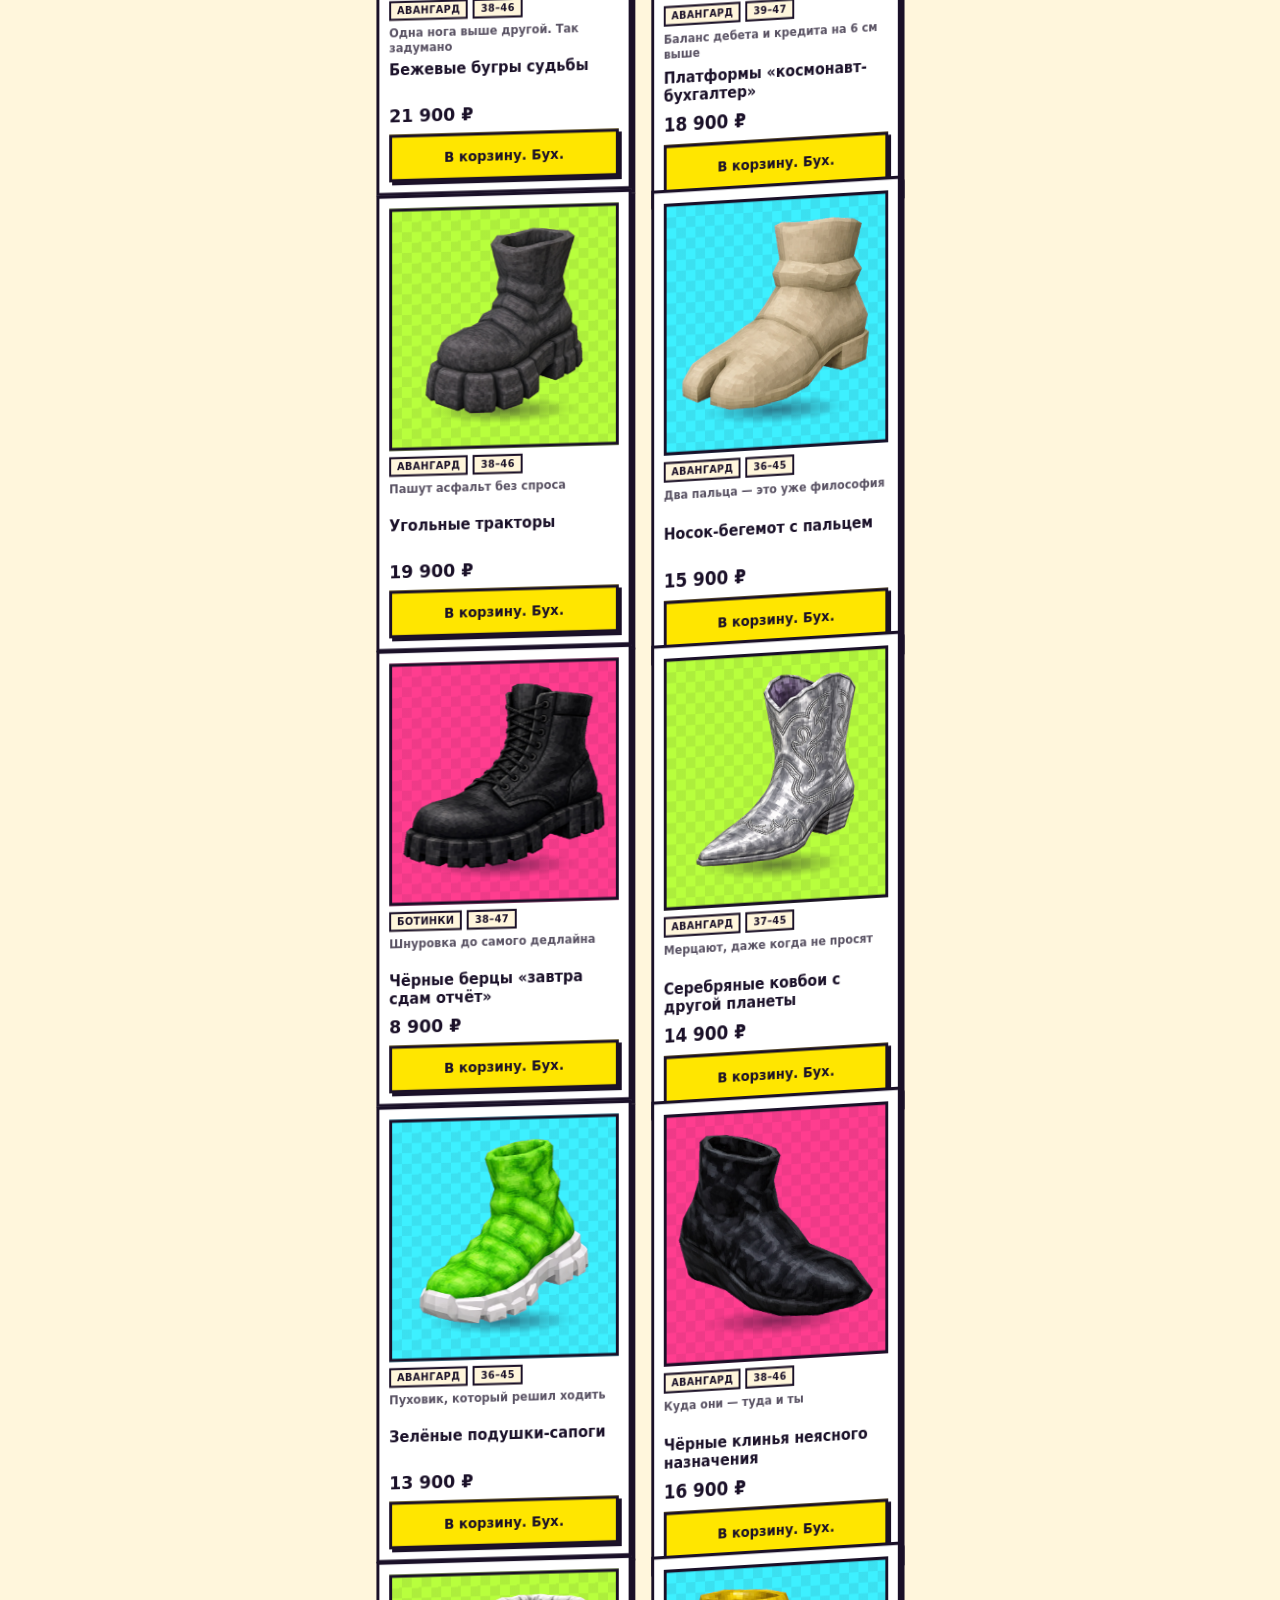
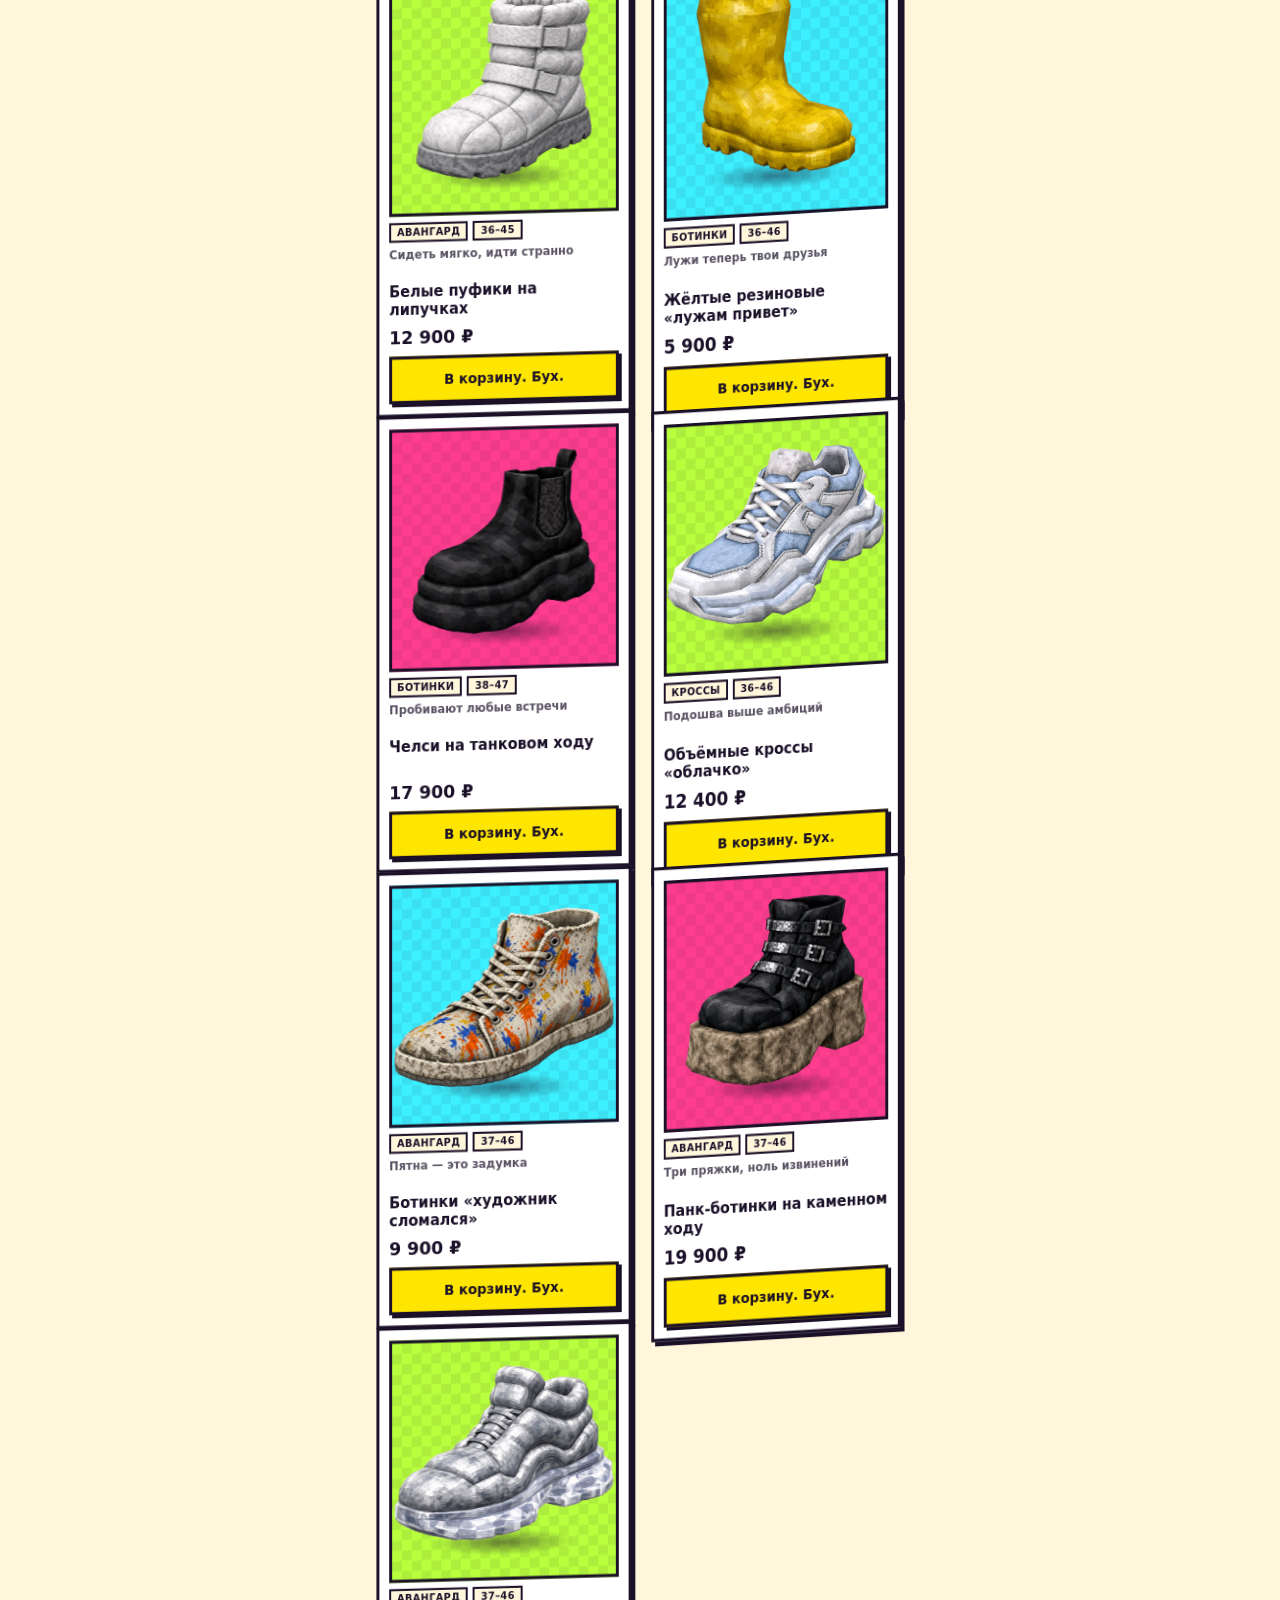
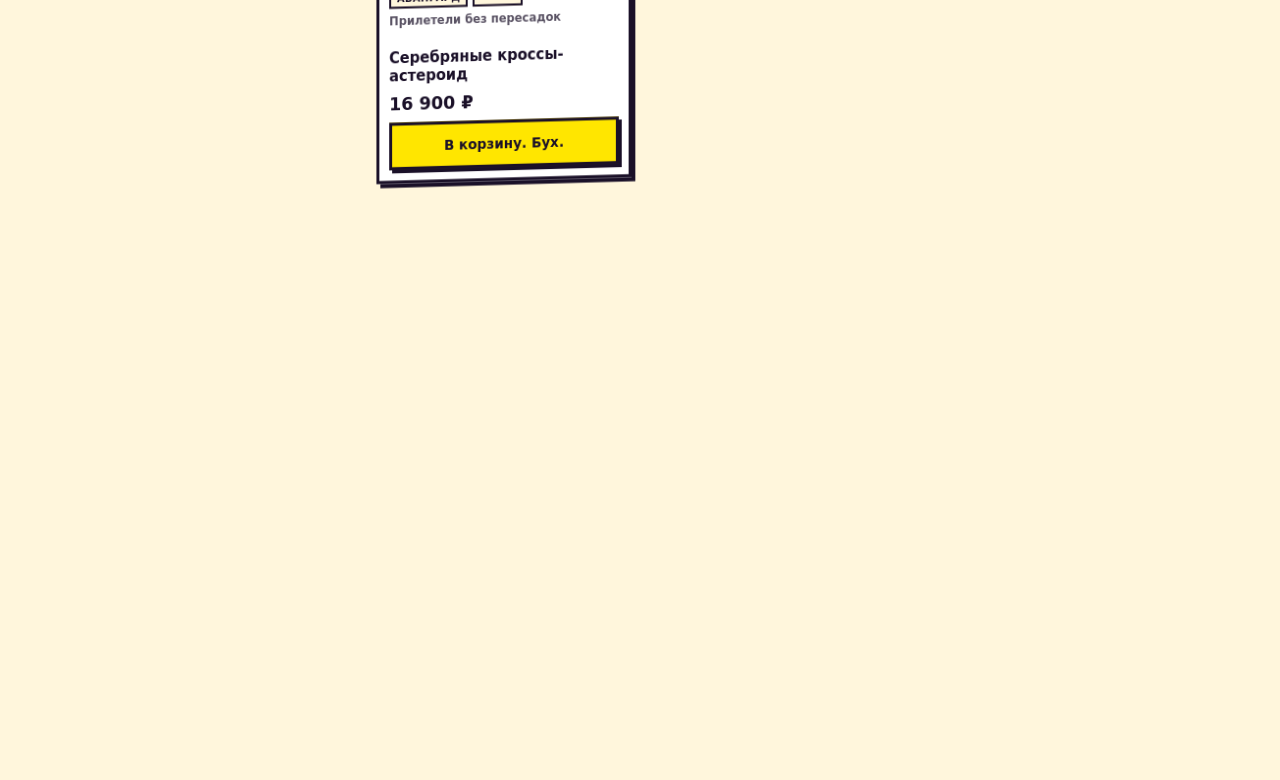
==== commit d7235362: "Каталог на 31 пару, поиск, фильтры (категория, размер, цвет, цена, сортировка), выбор размера, корзи" ====
--- a/tg/index.html
+++ b/tg/index.html
@@ -13,7 +13,7 @@
   <link rel="apple-touch-icon" href="icon-192.png" />
   <title>Ботинки Бум</title>
   <script src="https://telegram.org/js/telegram-web-app.js"></script>
-  <link rel="stylesheet" href="styles.css?v=4" />
+  <link rel="stylesheet" href="styles.css?v=5" />
 </head>
 <body>
   <header class="top">
@@ -57,13 +57,25 @@
 
     <section class="catalog" id="catalog">
       <h2>Витрина хаоса</h2>
-      <div class="filters" id="filters">
-        <button class="chip on" data-filter="all" type="button">все</button>
-        <button class="chip" data-filter="run" type="button">убегать</button>
-        <button class="chip" data-filter="formal" type="button">серьёзно</button>
-        <button class="chip" data-filter="home" type="button">дома</button>
+      <div class="searchbar">
+        <label class="search">
+          <span aria-hidden="true">🔍</span>
+          <input id="q" type="search" inputmode="search" enterkeyhint="search" autocomplete="off" autocapitalize="off" spellcheck="false" placeholder="Поиск: кеды, чёрные, 42…" aria-label="Поиск" />
+          <button class="q-clear" id="qClear" type="button" aria-label="Очистить" hidden>✕</button>
+        </label>
+        <button class="fbtn" id="filterBtn" type="button" aria-label="Параметры">
+          ⚙️<span class="fbadge" id="fBadge" hidden>0</span>
+        </button>
       </div>
+      <div class="filters" id="filters"></div>
+      <div class="filters sizes" id="sizeRow"></div>
+      <p class="found" id="found"></p>
       <div class="grid" id="grid"></div>
+      <div class="no-res" id="noRes" hidden>
+        <img src="assets/shoe-3.png" width="130" height="130" alt="" />
+        <p>Ничего не нашлось. Даже ботинки удивлены.</p>
+        <button class="btn boom" id="noResReset" type="button">Сбросить всё</button>
+      </div>
     </section>
 
     <section class="hits">
@@ -125,7 +137,47 @@
     </div>
   </section>
 
+  <section class="sheet" id="fsheet" aria-hidden="true" aria-label="Параметры">
+    <div class="sheet-grip"></div>
+    <div class="sheet-head">
+      <h2>Параметры</h2>
+      <button class="sheet-close" data-close type="button" aria-label="Закрыть">✕</button>
+    </div>
+    <div class="sheet-body">
+      <h4 class="lbl">Цвет</h4>
+      <div class="wrap" id="swatches"></div>
+      <h4 class="lbl">Цена до <b id="priceVal"></b></h4>
+      <input class="range" id="price" type="range" min="1000" max="25000" step="500" value="25000" aria-label="Максимальная цена" />
+      <h4 class="lbl">Сортировка</h4>
+      <div class="wrap" id="sortRow"></div>
+    </div>
+    <div class="sheet-foot">
+      <button class="btn boom" id="applyBtn" type="button">Показать</button>
+      <button class="sheet-clear" id="resetBtn" type="button">сбросить всё</button>
+    </div>
+  </section>
+
+  <section class="sheet" id="psheet" aria-hidden="true" aria-label="Выбор размера">
+    <div class="sheet-grip"></div>
+    <div class="sheet-head">
+      <h2>Какой размер?</h2>
+      <button class="sheet-close" data-close type="button" aria-label="Закрыть">✕</button>
+    </div>
+    <div class="sheet-body">
+      <div class="pick-prod">
+        <div class="thumb"><img id="pImg" src="assets/shoe-1.png" width="64" height="64" alt="" /></div>
+        <div><b id="pName"></b><span id="pPrice"></span></div>
+      </div>
+      <h4 class="lbl">Размер (EU)</h4>
+      <div class="size-grid" id="sizeGrid"></div>
+      <p class="hint" id="pHint"></p>
+    </div>
+    <div class="sheet-foot">
+      <button class="btn boom" id="pAdd" type="button">В корзину</button>
+    </div>
+  </section>
+
   <div class="toast" id="toast" role="status"></div>
-  <script src="app.js?v=4"></script>
+  <script src="app.js?v=5"></script>
 </body>
 </html>
--- a/tg/styles.css
+++ b/tg/styles.css
@@ -267,8 +267,8 @@
     repeating-conic-gradient(rgba(26, 16, 40, .07) 0% 25%, transparent 0% 50%) 0 0 / 20px 20px,
     var(--lime);
 }
-.card:nth-child(3n + 2) .art { background-color: var(--cyan); }
-.card:nth-child(3n) .art { background-color: var(--pink); }
+.card[data-c="1"] .art { background-color: var(--cyan); }
+.card[data-c="2"] .art { background-color: var(--pink); }
 /* тень под ботинком — градиент, а не filter: дёшево для GPU */
 .art::after {
   content: "";
@@ -326,6 +326,115 @@
   border-block: 3px solid var(--ink);
   background: #fff;
   font-style: normal;
+  font-weight: 900;
+}
+
+/* ---------- поиск и параметры ---------- */
+[hidden] { display: none !important; }
+
+.searchbar { display: flex; gap: 12px; margin-bottom: 12px; padding-right: 8px; }
+.search {
+  flex: 1;
+  min-width: 0;
+  display: flex;
+  align-items: center;
+  gap: 8px;
+  min-height: 50px;
+  padding: 0 8px 0 12px;
+  background: #fff;
+  border: 3px solid var(--ink);
+  box-shadow: 3px 3px 0 var(--ink);
+  transition: background-color .15s ease;
+}
+.search:focus-within { background: var(--yellow); }
+.search input {
+  flex: 1;
+  min-width: 0;
+  min-height: 42px;
+  border: 0;
+  outline: 0;
+  background: transparent;
+  font: inherit;
+  font-size: 16px; /* меньше 16px — iOS приближает экран при фокусе */
+  font-weight: 800;
+  color: var(--ink);
+}
+.search input::placeholder { color: rgba(26, 16, 40, .42); }
+.search input::-webkit-search-cancel-button { display: none; }
+.q-clear {
+  flex: none;
+  width: 32px;
+  height: 32px;
+  border: 0;
+  background: var(--ink);
+  color: #fff;
+  font-weight: 900;
+}
+.fbtn {
+  position: relative;
+  flex: none;
+  width: 54px;
+  min-height: 50px;
+  border: 3px solid var(--ink);
+  background: var(--pink);
+  box-shadow: 3px 3px 0 var(--ink);
+  font-size: 1.25rem;
+  line-height: 1;
+}
+.fbadge {
+  position: absolute;
+  top: -11px;
+  right: -9px;
+  min-width: 24px;
+  height: 24px;
+  padding: 0 4px;
+  display: grid;
+  place-items: center;
+  border: 2px solid var(--ink);
+  border-radius: 999px;
+  background: var(--yellow);
+  font-size: .75rem;
+  font-weight: 900;
+}
+.filters.sizes { margin-top: -6px; }
+.chip.sm { min-width: 46px; min-height: 38px; padding: 6px 10px; text-align: center; }
+.row-label {
+  flex: none;
+  align-self: center;
+  font-size: .68rem;
+  font-weight: 900;
+  letter-spacing: .08em;
+  text-transform: uppercase;
+  opacity: .6;
+}
+.found { margin: 0 0 12px; font-size: .8rem; font-weight: 800; opacity: .7; }
+.no-res { padding: 24px 10px 8px; text-align: center; font-weight: 800; }
+.no-res img { width: 130px; height: auto; margin: 0 auto 8px; }
+.no-res .btn { margin-top: 12px; }
+
+.tags { display: flex; flex-wrap: wrap; gap: 5px; }
+.tags span {
+  padding: 2px 6px;
+  border: 2px solid var(--ink);
+  background: var(--paper);
+  font-size: .62rem;
+  font-weight: 900;
+  letter-spacing: .04em;
+  text-transform: uppercase;
+}
+.inbag {
+  position: absolute;
+  z-index: 2;
+  top: 6px;
+  right: 6px;
+  min-width: 26px;
+  height: 26px;
+  padding: 0 6px;
+  display: grid;
+  place-items: center;
+  background: var(--ink);
+  color: var(--yellow);
+  font-size: .8rem;
   font-weight: 900;
 }
 
@@ -529,6 +638,93 @@
   opacity: .7;
 }
 
+.info small { font-size: .72rem; font-weight: 800; opacity: .65; }
+
+/* ---------- панели: фильтры и выбор размера ---------- */
+.sheet-body {
+  flex: 1;
+  padding: 4px 16px 16px;
+  overflow-y: auto;
+  overscroll-behavior: contain;
+  -webkit-overflow-scrolling: touch;
+}
+.lbl {
+  display: flex;
+  justify-content: space-between;
+  align-items: baseline;
+  margin: 18px 0 8px;
+  font-size: .76rem;
+  font-weight: 900;
+  letter-spacing: .08em;
+  text-transform: uppercase;
+}
+.lbl:first-child { margin-top: 0; }
+.lbl b { font-size: .95rem; letter-spacing: 0; }
+.wrap { display: flex; flex-wrap: wrap; gap: 8px; }
+.sw {
+  display: inline-flex;
+  align-items: center;
+  gap: 8px;
+  min-height: 42px;
+  padding: 6px 12px 6px 8px;
+  border: 3px solid var(--ink);
+  background: #fff;
+  box-shadow: 3px 3px 0 var(--ink);
+  font-size: .85rem;
+  font-weight: 800;
+}
+.sw i { width: 20px; height: 20px; border: 2px solid var(--ink); }
+.sw.on { background: var(--yellow); }
+
+.range {
+  width: 100%;
+  height: 36px;
+  margin: 0;
+  background: transparent;
+  -webkit-appearance: none;
+  appearance: none;
+  touch-action: pan-y;
+}
+.range::-webkit-slider-runnable-track { height: 12px; background: #fff; border: 3px solid var(--ink); }
+.range::-webkit-slider-thumb {
+  -webkit-appearance: none;
+  width: 28px;
+  height: 34px;
+  margin-top: -9px;
+  background: var(--pink);
+  border: 3px solid var(--ink);
+  box-shadow: 2px 2px 0 var(--ink);
+}
+.range::-moz-range-track { height: 12px; background: #fff; border: 3px solid var(--ink); }
+.range::-moz-range-thumb {
+  width: 22px;
+  height: 28px;
+  background: var(--pink);
+  border: 3px solid var(--ink);
+  border-radius: 0;
+}
+
+.pick-prod { display: grid; grid-template-columns: 72px 1fr; gap: 12px; align-items: center; }
+.pick-prod b { display: block; line-height: 1.15; }
+.pick-prod span { font-size: 1.2rem; font-weight: 900; }
+.size-grid { display: grid; grid-template-columns: repeat(auto-fill, minmax(58px, 1fr)); gap: 10px; padding-right: 3px; }
+.size {
+  min-height: 48px;
+  border: 3px solid var(--ink);
+  background: #fff;
+  box-shadow: 3px 3px 0 var(--ink);
+  font-size: 1rem;
+  font-weight: 900;
+}
+.size.on { background: var(--pink); color: #fff; }
+.size:disabled {
+  background: repeating-linear-gradient(135deg, #f0e9d2 0 6px, #e2dabd 6px 12px);
+  box-shadow: none;
+  color: rgba(26, 16, 40, .4);
+  text-decoration: line-through;
+}
+.hint { margin-top: 14px; font-size: .85rem; font-weight: 700; line-height: 1.3; opacity: .75; }
+
 /* ---------- тост ---------- */
 .toast {
   position: fixed;
@@ -580,12 +776,13 @@
 /* ================= ЖЕЛЕ ================= */
 
 /* нажатие: быстро сплющило, отпустили — пружинисто вернулось с перелётом */
-.btn, .cart-pill, .chip, .ctl button, .sheet-close, .qty button, .del, .logo-mark {
+.btn, .cart-pill, .chip, .ctl button, .sheet-close, .qty button, .del, .logo-mark,
+.fbtn, .sw, .size {
   transition: transform .55s var(--jelly), background-color .15s ease;
   transform-origin: 50% 75%;
 }
 .btn:active, .cart-pill:active, .chip:active, .ctl button:active,
-.sheet-close:active, .qty button:active, .del:active {
+.sheet-close:active, .qty button:active, .del:active, .fbtn:active, .sw:active, .size:active:not(:disabled) {
   transform: scale(1.12, .8);
   transition-duration: .1s, .15s;
 }
@@ -599,14 +796,14 @@
 /* ботинки внутри карточек живут своей жизнью: отстают по инерции и сплющиваются.
    Используем отдельные свойства translate/scale, они не конфликтуют с PS1-покачиванием (transform). */
 .art img, .hero-shoe { transform-origin: 50% 88%; }
-.card:nth-child(odd) .art img { translate: 0 var(--a-ty); scale: var(--a-ssx) var(--a-ssy); }
-.card:nth-child(even) .art img { translate: 0 var(--b-ty); scale: var(--b-ssx) var(--b-ssy); }
+.card[data-p="0"] .art img { translate: 0 var(--a-ty); scale: var(--a-ssx) var(--a-ssy); }
+.card[data-p="1"] .art img { translate: 0 var(--b-ty); scale: var(--b-ssx) var(--b-ssy); }
 .hero-shoe { translate: 0 var(--a-ty); scale: var(--a-ssx) var(--a-ssy); }
 body.moving .art img, body.moving .hero-shoe { will-change: transform, translate, scale; }
-.card:nth-child(odd), .hit:nth-child(odd), details:nth-of-type(odd) {
+.card[data-p="0"], .hit:nth-child(odd), details:nth-of-type(odd) {
   transform: skewY(var(--a-sk)) scale(var(--a-sx), var(--a-sy));
 }
-.card:nth-child(even), .hit:nth-child(even), details:nth-of-type(even) {
+.card[data-p="1"], .hit:nth-child(even), details:nth-of-type(even) {
   transform: skewY(var(--b-sk)) scale(var(--b-sx), var(--b-sy));
 }
 /* слой на видеокарту выдаём только пока идёт движение */
